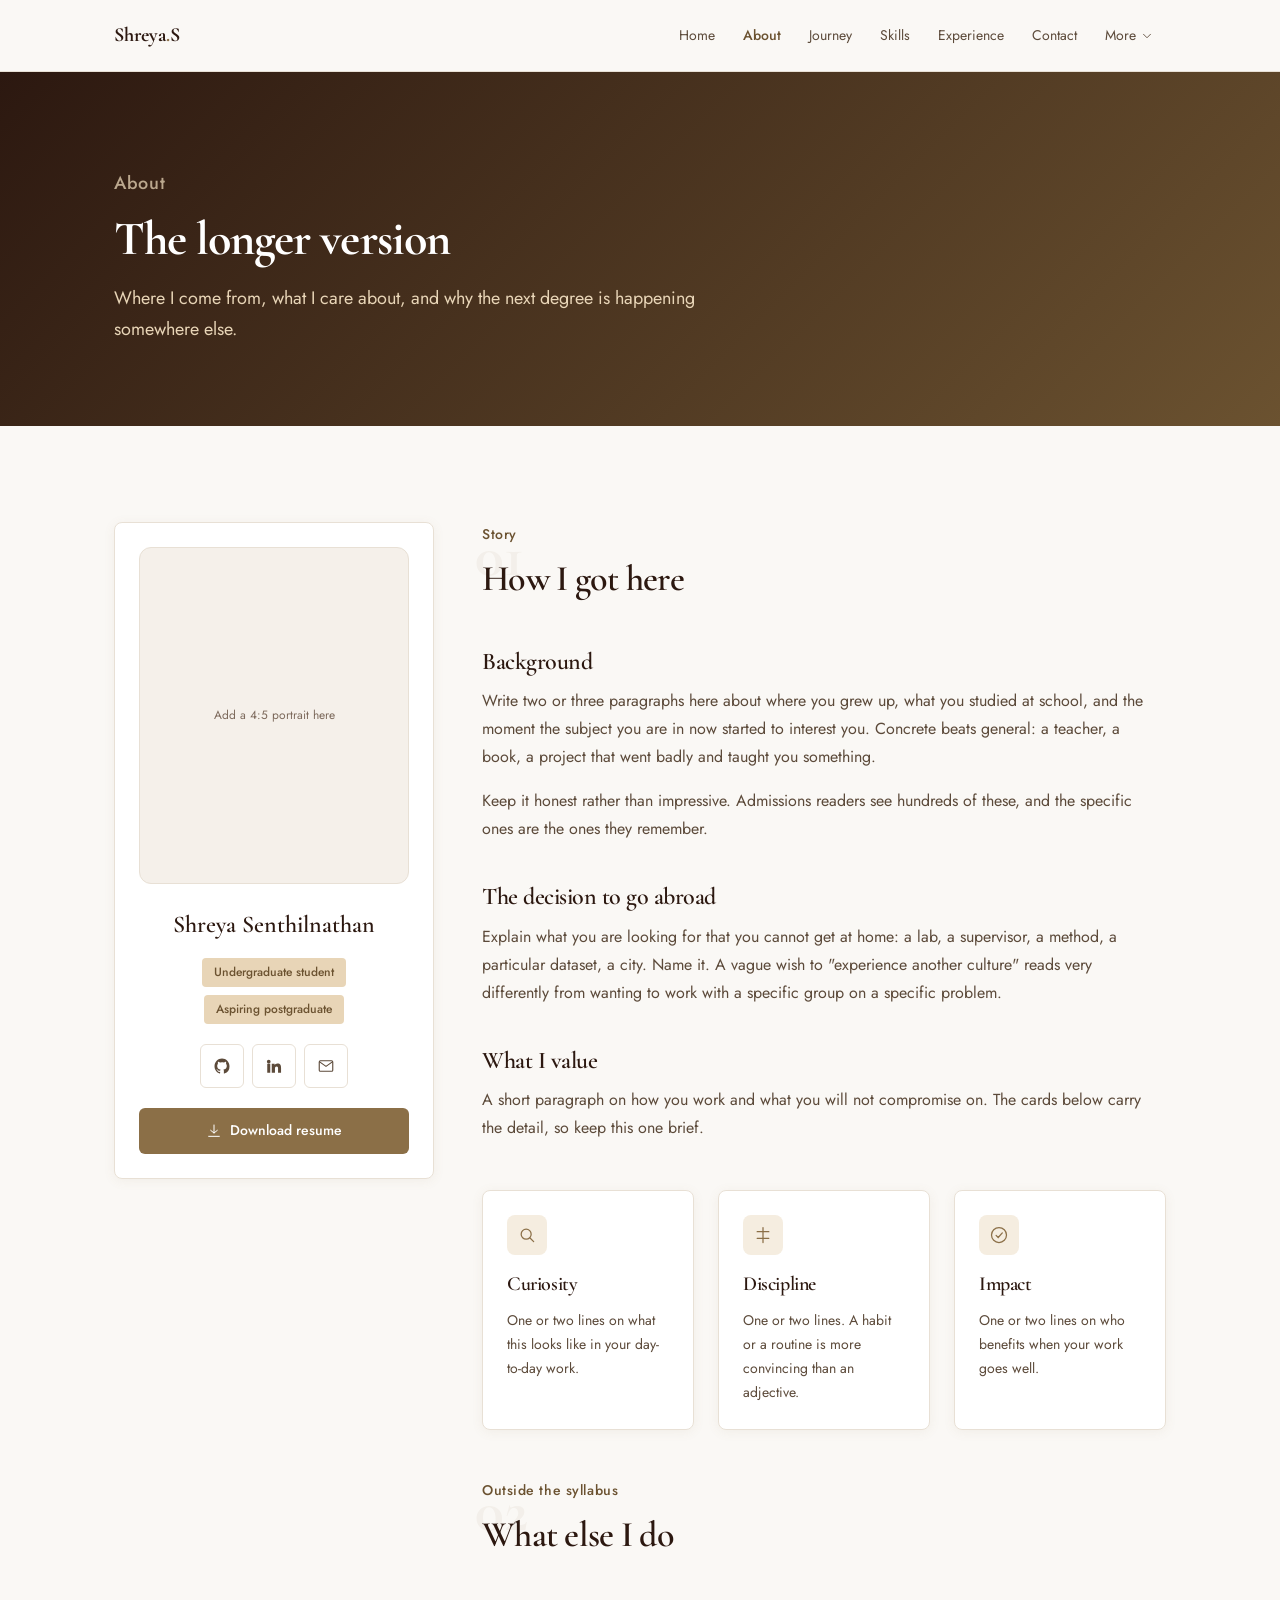
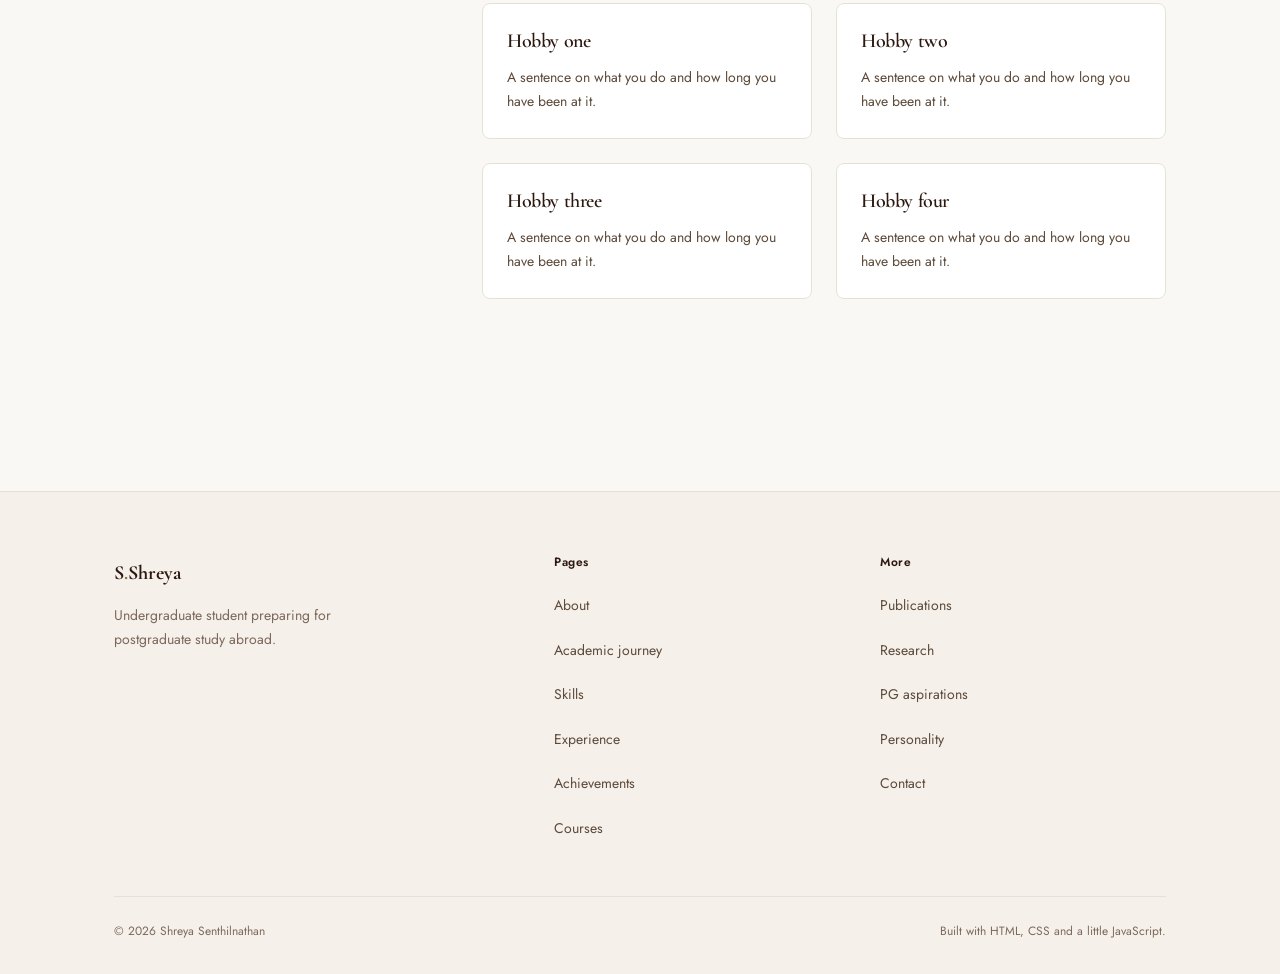
==== about.html @ e2e93ffd "Update about.html" ====
<!DOCTYPE html>
<html lang="en">
<head>
  <meta charset="UTF-8">
  <meta name="viewport" content="width=device-width, initial-scale=1.0">
  <title>About — Shreya Senthilnathan</title>
  <meta name="description" content="Background, the decision to study abroad, values, and life outside the syllabus.">
  <link rel="stylesheet" href="style.css">
</head>
<body>

<a class="skip-link" href="main.html">Skip to main content</a>

<!-- ==========================================================================
     NAVBAR — identical on all 12 pages. If you change a link here,
     change it in the other 11 files too.
     ========================================================================== -->
<nav class="nav" aria-label="Main">
  <div class="container nav__inner">
    <a class="nav__brand" href="index.html">Shreya<span>.</span>S</a>

    <button class="nav__toggle" type="button" id="navToggle"
            aria-expanded="false" aria-controls="navLinks" aria-label="Open menu">
      <svg class="icon-menu" viewBox="0 0 24 24" fill="none" stroke="currentColor" stroke-width="1.5" stroke-linecap="round" aria-hidden="true"><path d="M3 6h18M3 12h18M3 18h18"/></svg>
      <svg class="icon-close" viewBox="0 0 24 24" fill="none" stroke="currentColor" stroke-width="1.5" stroke-linecap="round" aria-hidden="true"><path d="M18 6 6 18M6 6l12 12"/></svg>
    </button>

    <div class="nav__links" id="navLinks" data-open="false">
      <a class="nav__link" href="index.html">Home</a>
      <a class="nav__link" href="about.html">About</a>
      <a class="nav__link" href="academic-journey.html">Journey</a>
      <a class="nav__link" href="skills.html">Skills</a>
      <a class="nav__link" href="experience.html">Experience</a>
      <a class="nav__link" href="contact.html">Contact</a>

      <div class="nav__more">
        <button class="nav__more-btn" type="button" id="moreBtn"
                aria-expanded="false" aria-controls="moreMenu">
          More
          <svg viewBox="0 0 24 24" fill="none" stroke="currentColor" stroke-width="1.5" stroke-linecap="round" aria-hidden="true"><path d="m6 9 6 6 6-6"/></svg>
        </button>
        <div class="nav__dropdown" id="moreMenu" data-open="false">
          <a href="achievements.html">Achievements</a>
          <a href="courses.html">Courses</a>
          <a href="publications.html">Publications</a>
          <a href="research.html">Research</a>
          <a href="pg-aspirations.html">PG aspirations</a>
          <a href="personality.html">Personality</a>
        </div>
      </div>
    </div>
  </div>
</nav>

<main id="main">

  <!-- ======================================================================
       PAGE HEADER BANNER
       ====================================================================== -->
  <header class="page-header">
    <div class="container">
      <p class="eyebrow">About</p>
      <h1>The longer version</h1>
      <p>Where I come from, what I care about, and why the next degree is happening somewhere else.</p>
    </div>
  </header>

  <section class="section">
    <div class="container">
      <div class="split split--sidebar-left">

        <!-- ---------------------------------------------------------------
             STICKY PROFILE SIDEBAR
             --------------------------------------------------------------- -->
        <aside class="sticky">
          <div class="profile-card">
            <!-- ADD YOUR CONTENT HERE — swap for <img src="images/shreya.jpg" alt=""> -->
            <div class="photo">
              <span class="photo__hint">Add a 4:5 portrait here</span>
            </div>

            <p class="profile-card__name">Shreya Senthilnathan</p>

            <div class="profile-card__roles">
              <span class="badge">Undergraduate student</span>
              <span class="badge">Aspiring postgraduate</span>
            </div>

            <div class="profile-card__social">
              <span class="tip-wrap">
                <a class="icon-btn" href="https://github.com/shreyasenthilnathan8325-ui" aria-label="Visit GitHub profile" target="_blank" rel="noopener">
                  <svg viewBox="0 0 24 24" fill="currentColor" aria-hidden="true"><path d="M12 2C6.48 2 2 6.58 2 12.25c0 4.53 2.87 8.37 6.84 9.73.5.1.68-.22.68-.49 0-.24-.01-.88-.01-1.73-2.78.62-3.37-1.37-3.37-1.37-.46-1.18-1.11-1.5-1.11-1.5-.91-.64.07-.63.07-.63 1 .07 1.53 1.06 1.53 1.06.89 1.57 2.34 1.11 2.91.85.09-.66.35-1.11.63-1.37-2.22-.26-4.56-1.14-4.56-5.07 0-1.12.39-2.03 1.03-2.75-.1-.26-.45-1.3.1-2.7 0 0 .84-.28 2.75 1.05a9.3 9.3 0 0 1 2.51-.34c.85 0 1.71.12 2.51.34 1.91-1.33 2.75-1.05 2.75-1.05.55 1.4.2 2.44.1 2.7.64.72 1.03 1.63 1.03 2.75 0 3.94-2.34 4.81-4.57 5.06.36.32.68.94.68 1.9 0 1.37-.01 2.47-.01 2.81 0 .27.18.6.69.49A10.03 10.03 0 0 0 22 12.25C22 6.58 17.52 2 12 2z"/></svg>
                </a>
                <span class="tip" role="tooltip">Visit GitHub profile</span>
              </span>

              <span class="tip-wrap">
                <a class="icon-btn" href="https://www.linkedin.com/in/shreya-senthilnathan-558509309" aria-label="Visit LinkedIn profile" target="_blank" rel="noopener">
                  <svg viewBox="0 0 24 24" fill="currentColor" aria-hidden="true"><path d="M4.98 3.5a2.5 2.5 0 1 1 0 5 2.5 2.5 0 0 1 0-5zM3 9h4v12H3zM9 9h3.8v1.7h.05c.53-.95 1.83-1.95 3.77-1.95 4.03 0 4.78 2.5 4.78 5.76V21h-4v-5.5c0-1.31-.02-3-1.9-3-1.9 0-2.2 1.43-2.2 2.9V21H9z"/></svg>
                </a>
                <span class="tip" role="tooltip">Visit LinkedIn profile</span>
              </span>

              <span class="tip-wrap">
                <a class="icon-btn" href="mailto:shreyasenthilnathan8325@gmail.com" aria-label="Send an email">
                  <svg viewBox="0 0 24 24" fill="none" stroke="currentColor" stroke-width="1.5" stroke-linecap="round" stroke-linejoin="round" aria-hidden="true"><rect x="3" y="5" width="18" height="14" rx="1.5"/><path d="m3.5 6.5 8.5 6 8.5-6"/></svg>
                </a>
                <span class="tip" role="tooltip">Send an email</span>
              </span>
            </div>

            <!-- ADD YOUR CONTENT HERE — point this at your PDF -->
            <a class="btn btn--primary btn--block" href="#" download>
              <svg viewBox="0 0 24 24" fill="none" stroke="currentColor" stroke-width="1.5" stroke-linecap="round" stroke-linejoin="round" aria-hidden="true"><path d="M12 3v12"/><path d="m7 11 5 4 5-4"/><path d="M4 20h16"/></svg>
              Download resume
            </a>
          </div>
        </aside>

        <!-- ---------------------------------------------------------------
             MAIN COLUMN
             --------------------------------------------------------------- -->
        <div>
          <div class="section-head reveal" data-num="01">
            <p class="eyebrow">Story</p>
            <h2>How I got here</h2>
          </div>

          <!-- ADD YOUR CONTENT HERE — three story blocks -->
          <div class="story reveal">
            <h3>Background</h3>
            <p>Write two or three paragraphs here about where you grew up, what you studied
              at school, and the moment the subject you are in now started to interest you.
              Concrete beats general: a teacher, a book, a project that went badly and taught
              you something.</p>
            <p class="mt-4">Keep it honest rather than impressive. Admissions readers see
              hundreds of these, and the specific ones are the ones they remember.</p>
          </div>

          <div class="story reveal">
            <h3>The decision to go abroad</h3>
            <p>Explain what you are looking for that you cannot get at home: a lab, a
              supervisor, a method, a particular dataset, a city. Name it. A vague wish to
              "experience another culture" reads very differently from wanting to work with
              a specific group on a specific problem.</p>
          </div>

          <div class="story reveal">
            <h3>What I value</h3>
            <p>A short paragraph on how you work and what you will not compromise on.
              The cards below carry the detail, so keep this one brief.</p>
          </div>

          <!-- Values -->
          <div class="grid-3 mt-12 reveal">
            <div class="card">
              <span class="card__icon"><svg viewBox="0 0 24 24" fill="none" stroke="currentColor" stroke-width="1.5" stroke-linecap="round" aria-hidden="true"><circle cx="11" cy="11" r="6"/><path d="m20 20-4.4-4.4"/></svg></span>
              <h4 class="card__title">Curiosity</h4>
              <p class="card__body">One or two lines on what this looks like in your day-to-day work.</p>
            </div>
            <div class="card">
              <span class="card__icon"><svg viewBox="0 0 24 24" fill="none" stroke="currentColor" stroke-width="1.5" stroke-linecap="round" stroke-linejoin="round" aria-hidden="true"><path d="M12 3v18M5 8h14M5 16h14"/></svg></span>
              <h4 class="card__title">Discipline</h4>
              <p class="card__body">One or two lines. A habit or a routine is more convincing than an adjective.</p>
            </div>
            <div class="card">
              <span class="card__icon"><svg viewBox="0 0 24 24" fill="none" stroke="currentColor" stroke-width="1.5" stroke-linecap="round" aria-hidden="true"><circle cx="12" cy="12" r="9"/><path d="M8.5 12.5 11 15l5-5.5"/></svg></span>
              <h4 class="card__title">Impact</h4>
              <p class="card__body">One or two lines on who benefits when your work goes well.</p>
            </div>
          </div>

          <!-- Hobbies -->
          <div class="section-head mt-12 reveal" data-num="02">
            <p class="eyebrow">Outside the syllabus</p>
            <h2>What else I do</h2>
          </div>

          <div class="grid-2 reveal">
            <!-- ADD YOUR CONTENT HERE — four hobbies -->
            <div class="card card--flat">
              <h3 class="card__title">Hobby one</h3>
              <p class="card__body">A sentence on what you do and how long you have been at it.</p>
            </div>
            <div class="card card--flat">
              <h3 class="card__title">Hobby two</h3>
              <p class="card__body">A sentence on what you do and how long you have been at it.</p>
            </div>
            <div class="card card--flat">
              <h3 class="card__title">Hobby three</h3>
              <p class="card__body">A sentence on what you do and how long you have been at it.</p>
            </div>
            <div class="card card--flat">
              <h3 class="card__title">Hobby four</h3>
              <p class="card__body">A sentence on what you do and how long you have been at it.</p>
            </div>
          </div>
        </div>

      </div>
    </div>
  </section>
</main>

<!-- ==========================================================================
     FOOTER — identical on all 12 pages.
     ========================================================================== -->
<footer class="footer">
  <div class="container">
    <div class="footer__grid">
      <div>
        <div class="footer__brand">S<span>.</span>Shreya</div>
        <p class="footer__tagline">Undergraduate student preparing for postgraduate study abroad.</p>
      </div>
      <div>
        <h2 class="footer__heading">Pages</h2>
        <ul class="footer__list">
          <li><a href="about.html">About</a></li>
          <li><a href="academic-journey.html">Academic journey</a></li>
          <li><a href="skills.html">Skills</a></li>
          <li><a href="experience.html">Experience</a></li>
          <li><a href="achievements.html">Achievements</a></li>
          <li><a href="courses.html">Courses</a></li>
        </ul>
      </div>
      <div>
        <h2 class="footer__heading">More</h2>
        <ul class="footer__list">
          <li><a href="publications.html">Publications</a></li>
          <li><a href="research.html">Research</a></li>
          <li><a href="pg-aspirations.html">PG aspirations</a></li>
          <li><a href="personality.html">Personality</a></li>
          <li><a href="contact.html">Contact</a></li>
        </ul>
      </div>
    </div>
    <div class="footer__bottom">
      <span>&copy; 2026 Shreya Senthilnathan</span>
      <span>Built with HTML, CSS and a little JavaScript.</span>
    </div>
  </div>
</footer>

<button class="to-top" type="button" id="toTop" data-visible="false" aria-label="Scroll back to top">
  <svg viewBox="0 0 24 24" fill="none" stroke="currentColor" stroke-width="1.5" stroke-linecap="round" stroke-linejoin="round" aria-hidden="true"><path d="M12 19V5"/><path d="m5 12 7-7 7 7"/></svg>
</button>

<script>
(function () {
  'use strict';

  var reduceMotion = window.matchMedia('(prefers-reduced-motion: reduce)').matches;

  /* ---- Mobile menu ---- */
  var navToggle = document.getElementById('navToggle');
  var navLinks = document.getElementById('navLinks');

  navToggle.addEventListener('click', function () {
    var open = navToggle.getAttribute('aria-expanded') === 'true';
    navToggle.setAttribute('aria-expanded', String(!open));
    navToggle.setAttribute('aria-label', open ? 'Open menu' : 'Close menu');
    navLinks.setAttribute('data-open', String(!open));
  });

  /* ---- "More" dropdown ---- */
  var moreBtn = document.getElementById('moreBtn');
  var moreMenu = document.getElementById('moreMenu');

  function closeMore() {
    moreBtn.setAttribute('aria-expanded', 'false');
    moreMenu.setAttribute('data-open', 'false');
  }

  moreBtn.addEventListener('click', function (e) {
    e.stopPropagation();
    var open = moreBtn.getAttribute('aria-expanded') === 'true';
    moreBtn.setAttribute('aria-expanded', String(!open));
    moreMenu.setAttribute('data-open', String(!open));
  });

  /* ---- Clicking anywhere else closes the dropdown ---- */
  document.addEventListener('click', function (e) {
    if (!moreMenu.contains(e.target) && !moreBtn.contains(e.target)) closeMore();
  });

  /* ---- Escape closes, and focus goes back to the control that opened it ---- */
  document.addEventListener('keydown', function (e) {
    if (e.key !== 'Escape') return;
    if (moreMenu.getAttribute('data-open') === 'true') {
      closeMore();
      moreBtn.focus();
    } else if (navLinks.getAttribute('data-open') === 'true') {
      navToggle.click();
      navToggle.focus();
    }
  });

  /* ---- Mark the current page in the nav ---- */
  var here = window.location.pathname.split('/').pop() || 'index.html';
  var links = document.querySelectorAll('.nav__links a');
  for (var i = 0; i < links.length; i++) {
    if (links[i].getAttribute('href') === here) {
      links[i].classList.add('is-active');
      if (moreMenu.contains(links[i])) moreBtn.classList.add('is-active');
    }
  }

  /* ---- Scroll to top ---- */
  var toTop = document.getElementById('toTop');
  window.addEventListener('scroll', function () {
    toTop.setAttribute('data-visible', String(window.scrollY > 500));
  }, { passive: true });

  toTop.addEventListener('click', function () {
    window.scrollTo({ top: 0, behavior: reduceMotion ? 'auto' : 'smooth' });
  });

  /* ---- Reveal sections as they scroll in ---- */
  var revealables = document.querySelectorAll('.reveal');
  if (reduceMotion || !('IntersectionObserver' in window)) {
    for (var r = 0; r < revealables.length; r++) revealables[r].classList.add('visible');
  } else {
    var io = new IntersectionObserver(function (entries) {
      entries.forEach(function (entry) {
        if (!entry.isIntersecting) return;
        entry.target.classList.add('visible');
        io.unobserve(entry.target);
      });
    }, { threshold: 0.1, rootMargin: '0px 0px -40px 0px' });
    for (var j = 0; j < revealables.length; j++) io.observe(revealables[j]);
  }
})();
</script>

</body>
</html>
---- style.css ----
/* ==========================================================================
   Shreya Senthilnathan — portfolio stylesheet
   One file, shared by all 12 pages.

   HOW TO EDIT THIS FILE
   ---------------------
   Almost everything you'd want to change lives in the :root block below.
   Change a colour or a size there once and it updates across every page.
   Further down are the components (navbar, cards, timeline, and so on).
   Each section is labelled, so use your editor's search to jump around.
   ========================================================================== */

@import url('https://fonts.googleapis.com/css2?family=Cormorant+Garamond:wght@600;700&family=Jost:wght@300;400;500;600&display=swap');

/* ==========================================================================
   1. DESIGN TOKENS
   ========================================================================== */

:root {
  /* --- Colour -------------------------------------------------------- */
  --bg:           #FAF8F5;   /* warm off-white — page background        */
  --surface:      #FFFFFF;   /* pure white — cards and panels           */
  --surface-alt:  #F5F0EA;   /* warm cream — alternate section bg        */
  --border:       #E8E0D5;   /* warm sand border — cards, dividers      */
  --border-input: #9C8463;   /* stronger tan — form controls only (3:1) */
  --text-primary: #2C1810;   /* deep warm brown — headings              */
  --text-body:    #5C4A3A;   /* mid warm brown — body text              */
  --text-muted:   #7C695B;   /* muted taupe — labels, metadata (AA 4.6+) */
  --accent:       #8B6F47;   /* rich caramel — primary accent           */
  --accent-dark:  #6B5230;   /* dark coffee — hover states              */
  --accent-light: #E8D5B7;   /* pale wheat — light accent backgrounds   */
  --accent-pale:  #F5EDE0;   /* barely-there cream — hover fills        */
  --white:        #FFFFFF;

  /* --- Spacing scale (rem) ------------------------------------------- */
  --space-1:  0.25rem;
  --space-2:  0.5rem;
  --space-3:  0.75rem;
  --space-4:  1rem;
  --space-5:  1.25rem;
  --space-6:  1.5rem;
  --space-8:  2rem;
  --space-10: 2.5rem;
  --space-12: 3rem;
  --space-16: 4rem;
  --space-20: 5rem;
  --space-24: 6rem;

  /* --- Type scale ----------------------------------------------------- */
  --text-xs:   0.75rem;    /* 12px — meta only: dates, captions, legal  */
  --text-sm:   0.875rem;   /* 14px — secondary copy                     */
  --text-base: 1rem;       /* 16px — body                               */
  --text-lg:   1.125rem;   /* 18px                                      */
  --text-xl:   1.25rem;    /* 20px                                      */
  --text-2xl:  1.5rem;     /* 24px                                      */
  --text-3xl:  1.875rem;   /* 30px                                      */
  --text-4xl:  2.25rem;    /* 36px                                      */
  --text-5xl:  3rem;       /* 48px                                      */
  --text-6xl:  3.75rem;    /* 60px                                      */

  /* --- Typefaces ------------------------------------------------------ */
  --font-display: 'Cormorant Garamond', Georgia, 'Times New Roman', serif;
  --font-body:    'Jost', -apple-system, BlinkMacSystemFont, 'Segoe UI', sans-serif;

  /* --- Line heights --------------------------------------------------- */
  --leading-tight: 1.15;
  --leading-snug:  1.3;
  --leading-body:  1.75;

  /* --- Radii ---------------------------------------------------------- */
  --radius-sm:   4px;
  --radius-md:   6px;   /* buttons                                       */
  --radius-lg:   8px;   /* cards                                         */
  --radius-xl:   12px;  /* photos, large panels                          */
  --radius-full: 999px; /* interactive pills only — never static text    */

  /* --- Shadows (soft and warm; alpha stays low) ----------------------- */
  --shadow-card:  0 2px 12px rgba(139, 111, 71, 0.08);
  --shadow-hover: 0 8px 24px rgba(139, 111, 71, 0.14);
  --shadow-nav:   0 1px 0 var(--border);

  /* --- Motion --------------------------------------------------------- */
  --motion-100: 100ms;
  --motion-150: 150ms;
  --motion-200: 200ms;
  --ease-out: cubic-bezier(0.16, 1, 0.3, 1);
  --ease-in:  cubic-bezier(0.7, 0, 0.84, 0);
  --transition: 0.2s ease;

  /* --- Layout --------------------------------------------------------- */
  --container:  1100px;
  --gutter:     1.5rem;
  --nav-height: 72px;
  --hit:        44px;   /* WCAG AA minimum tap target                    */
}

/* ==========================================================================
   2. RESET AND BASE
   ========================================================================== */

*,
*::before,
*::after {
  box-sizing: border-box;
  margin: 0;
  padding: 0;
}

html {
  scroll-behavior: smooth;
  scroll-padding-top: calc(var(--nav-height) + var(--space-4));
  -webkit-text-size-adjust: 100%;
}

body {
  width: 100%;
  background: var(--bg);
  color: var(--text-body);
  font-family: var(--font-body);
  font-size: var(--text-base);
  font-weight: 400;
  line-height: var(--leading-body);
  -webkit-font-smoothing: antialiased;
  overflow-x: hidden;
}

img {
  display: block;
  max-width: 100%;
  height: auto;
}

svg {
  flex-shrink: 0;
}

a {
  color: var(--accent-dark);
  text-decoration: none;
  transition: color var(--transition);
}

a:hover {
  color: var(--text-primary);
}

ul,
ol {
  list-style: none;
}

button,
input,
select,
textarea {
  font: inherit;
  color: inherit;
}

button {
  background: none;
  border: none;
  cursor: pointer;
}

h1, h2, h3, h4 {
  font-family: var(--font-display);
  font-weight: 600;
  line-height: var(--leading-tight);
  letter-spacing: -0.02em;
  color: var(--text-primary);
}

h1 { font-size: var(--text-5xl); font-weight: 700; }
h2 { font-size: var(--text-4xl); }
h3 { font-size: var(--text-2xl); }
h4 { font-size: var(--text-xl); }

p { max-width: 68ch; }

strong { font-weight: 600; color: var(--text-primary); }

/* Blockquote — the thin accent rule is one of the site's signature marks */
blockquote {
  border-left: 2px solid var(--accent);
  padding-left: var(--space-6);
  font-family: var(--font-display);
  font-size: var(--text-xl);
  line-height: var(--leading-snug);
  color: var(--text-primary);
}

/* ==========================================================================
   3. ACCESSIBILITY HELPERS
   ========================================================================== */

.skip-link {
  position: absolute;
  top: var(--space-2);
  left: var(--space-2);
  z-index: 200;
  padding: var(--space-3) var(--space-5);
  background: var(--accent);
  color: var(--white);
  border-radius: var(--radius-md);
  font-size: var(--text-sm);
  font-weight: 500;
  transform: translateY(-150%);
  transition: transform var(--motion-150) var(--ease-out);
}

.skip-link:focus {
  transform: translateY(0);
  color: var(--white);
}

.visually-hidden {
  position: absolute;
  width: 1px;
  height: 1px;
  overflow: hidden;
  clip: rect(0 0 0 0);
  clip-path: inset(50%);
  white-space: nowrap;
}

/* One focus ring for the whole site. Never remove this without a replacement. */
:focus-visible {
  outline: 2px solid var(--accent);
  outline-offset: 2px;
  border-radius: var(--radius-sm);
}

/* ==========================================================================
   4. LAYOUT
   ========================================================================== */

.container {
  width: 100%;
  max-width: var(--container);
  margin-inline: auto;
  padding-inline: var(--gutter);
}

main {
  display: block;
  min-height: 50vh;
}

.section {
  padding-block: var(--space-24);
}

.section--tight { padding-block: var(--space-16); }
.section--alt   { background: var(--surface-alt); }

/* Section heading, with the large faint numeral sitting behind it.
   Add the numeral with data-num="01" on .section-head. */
.section-head {
  position: relative;
  margin-bottom: var(--space-12);
}

.section-head[data-num]::before {
  content: attr(data-num);
  position: absolute;
  top: 50%;
  left: -0.12em;
  transform: translateY(-58%);
  font-family: var(--font-display);
  font-size: var(--text-6xl);
  font-weight: 700;
  line-height: 1;
  color: var(--accent);
  opacity: 0.06;
  pointer-events: none;
  user-select: none;
}

.section-head > * { position: relative; }

.eyebrow {
  display: block;
  margin-bottom: var(--space-3);
  font-size: var(--text-sm);
  font-weight: 500;
  letter-spacing: 0.04em;
  color: var(--accent-dark);
}

.lede {
  margin-top: var(--space-4);
  font-size: var(--text-lg);
  color: var(--text-body);
}

.rule {
  width: 72px;
  height: 2px;
  border: 0;
  background: var(--accent);
  opacity: 0.55;
}

.rule--center { margin-inline: auto; }

/* --- Grid utilities --------------------------------------------------- */

.grid-2,
.grid-3,
.grid-4,
.grid-auto {
  display: grid;
  gap: var(--space-6);
}

.grid-2 { grid-template-columns: repeat(2, 1fr); }
.grid-3 { grid-template-columns: repeat(3, 1fr); }
.grid-auto { grid-template-columns: repeat(auto-fill, minmax(280px, 1fr)); }

/* Four across on a desktop container, three on a tablet, one on a phone —
   without needing its own breakpoint. */
.grid-4 { grid-template-columns: repeat(auto-fit, minmax(200px, 1fr)); }

/* --- Spacing utilities -------------------------------------------------
   Use these instead of writing style="margin-top: …" in the HTML.
   ---------------------------------------------------------------------- */

.mt-2  { margin-top: var(--space-2); }
.mt-4  { margin-top: var(--space-4); }
.mt-6  { margin-top: var(--space-6); }
.mt-8  { margin-top: var(--space-8); }
.mt-10 { margin-top: var(--space-10); }
.mt-12 { margin-top: var(--space-12); }

/* Two-column page body: content + sticky sidebar */
.split {
  display: grid;
  grid-template-columns: minmax(0, 1fr) 320px;
  gap: var(--space-12);
  align-items: start;
}

.split--sidebar-left { grid-template-columns: 320px minmax(0, 1fr); }

.sticky {
  position: sticky;
  top: calc(var(--nav-height) + var(--space-6));
}

/* ==========================================================================
   5. NAVBAR
   Identical markup on all 12 pages. The active link is set by JS from the
   current filename, so you never have to hand-edit a class.
   ========================================================================== */

.nav {
  position: fixed;
  inset: 0 0 auto 0;
  z-index: 100;
  height: var(--nav-height);
  background: var(--bg);                    /* opaque fallback */
  background: rgba(250, 248, 245, 0.92);
  border-bottom: 1px solid var(--border);
}

@supports (backdrop-filter: blur(12px)) {
  .nav { backdrop-filter: blur(12px); }
}

.nav__inner {
  display: flex;
  align-items: center;
  justify-content: space-between;
  gap: var(--space-6);
  height: 100%;
}

.nav__brand {
  font-family: var(--font-display);
  font-size: var(--text-xl);
  font-weight: 700;
  letter-spacing: -0.01em;
  color: var(--text-primary);
}

.nav__brand span { color: var(--accent); }
.nav__brand:hover { color: var(--accent-dark); }

.nav__links {
  display: flex;
  align-items: center;
  gap: var(--space-1);
}

.nav__link {
  display: inline-flex;
  align-items: center;
  height: var(--hit);
  padding-inline: var(--space-3);
  border-radius: var(--radius-md);
  font-size: var(--text-sm);
  font-weight: 400;
  color: var(--text-body);
  transition: background var(--transition), color var(--transition);
}

.nav__link:hover {
  background: var(--accent-pale);
  color: var(--accent-dark);
}

.nav__link.is-active {
  color: var(--accent-dark);
  font-weight: 500;
}

/* --- "More" dropdown --------------------------------------------------- */

.nav__more { position: relative; }

.nav__more-btn {
  display: inline-flex;
  align-items: center;
  gap: var(--space-1);
  height: var(--hit);
  padding-inline: var(--space-3);
  border-radius: var(--radius-md);
  font-size: var(--text-sm);
  color: var(--text-body);
  transition: background var(--transition), color var(--transition);
}

.nav__more-btn:hover {
  background: var(--accent-pale);
  color: var(--accent-dark);
}

.nav__more-btn[aria-expanded='true'] {
  background: var(--accent-pale);
  color: var(--accent-dark);
}

.nav__more-btn svg {
  width: 14px;
  height: 14px;
  transition: transform var(--motion-150) var(--ease-out);
}

.nav__more-btn[aria-expanded='true'] svg { transform: rotate(180deg); }

.nav__dropdown {
  position: absolute;
  top: calc(100% + var(--space-2));
  right: 0;
  min-width: 210px;
  padding: var(--space-2);
  background: var(--surface);
  border: 1px solid var(--border);
  border-radius: var(--radius-lg);
  box-shadow: var(--shadow-hover);
  opacity: 0;
  transform: translateY(-4px);
  visibility: hidden;
  transition:
    opacity var(--motion-150) var(--ease-in),
    transform var(--motion-150) var(--ease-in),
    visibility var(--motion-150);
}

.nav__dropdown[data-open='true'] {
  opacity: 1;
  transform: translateY(0);
  visibility: visible;
  transition-timing-function: var(--ease-out);
  transition-duration: var(--motion-200);
}

.nav__dropdown a {
  display: block;
  padding: var(--space-3) var(--space-4);
  border-radius: var(--radius-md);
  font-size: var(--text-sm);
  color: var(--text-body);
}

.nav__dropdown a:hover {
  background: var(--accent-pale);
  color: var(--accent-dark);
}

.nav__dropdown a.is-active { color: var(--accent-dark); font-weight: 500; }

/* --- Hamburger (narrow only) ------------------------------------------ */

.nav__toggle {
  display: none;
  align-items: center;
  justify-content: center;
  width: var(--hit);
  height: var(--hit);
  border-radius: var(--radius-md);
  color: var(--text-primary);
}

.nav__toggle:hover { background: var(--accent-pale); }
.nav__toggle svg { width: 22px; height: 22px; }
.nav__toggle .icon-close { display: none; }
.nav__toggle[aria-expanded='true'] .icon-close { display: block; }
.nav__toggle[aria-expanded='true'] .icon-menu  { display: none; }

/* ==========================================================================
   6. PAGE HEADER BANNER  (every page except index.html)
   ========================================================================== */

.page-header {
  margin-top: var(--nav-height);
  padding-block: var(--space-20);
  background: linear-gradient(135deg, var(--text-primary) 0%, var(--accent-dark) 100%);
  color: var(--accent-light);
}

.page-header .eyebrow { color: var(--accent-light); opacity: 0.75; }

.page-header h1 {
  color: var(--white);
  font-size: var(--text-5xl);
}

.page-header p {
  margin-top: var(--space-4);
  max-width: 60ch;
  font-size: var(--text-lg);
  color: var(--accent-light);
}

/* ==========================================================================
   7. BUTTONS
   Three styles: primary (filled), outline, ghost.
   ========================================================================== */

.btn {
  display: inline-flex;
  align-items: center;
  justify-content: center;
  gap: var(--space-2);
  min-height: var(--hit);
  padding: var(--space-3) var(--space-6);
  border: 1px solid transparent;
  border-radius: var(--radius-md);
  font-size: var(--text-sm);
  font-weight: 500;
  line-height: 1.4;
  text-align: center;
  cursor: pointer;
  transition:
    background var(--transition),
    border-color var(--transition),
    color var(--transition),
    transform var(--motion-150) var(--ease-out);
}

.btn svg { width: 16px; height: 16px; }

.btn--primary {
  background: var(--accent);
  color: var(--white);
}

.btn--primary:hover {
  background: var(--accent-dark);
  color: var(--white);
}

.btn--outline {
  background: transparent;
  border-color: var(--border);
  color: var(--text-primary);
}

.btn--outline:hover {
  background: var(--accent-pale);
  border-color: var(--accent-light);
  color: var(--accent-dark);
}

.btn--ghost {
  background: transparent;
  color: var(--accent-dark);
  padding-inline: var(--space-3);
}

.btn--ghost:hover {
  background: var(--accent-pale);
  color: var(--accent-dark);
}

.btn--block { width: 100%; }

.btn-row {
  display: flex;
  flex-wrap: wrap;
  gap: var(--space-3);
}

/* --- Icon-only buttons -------------------------------------------------
   Square, 44px, always carry an aria-label and a real tooltip (.tip).
   ---------------------------------------------------------------------- */

.icon-btn {
  position: relative;
  display: inline-flex;
  align-items: center;
  justify-content: center;
  width: var(--hit);
  height: var(--hit);
  padding: 0;
  border: 1px solid var(--border);
  border-radius: var(--radius-md);
  background: var(--surface);
  color: var(--text-body);
  transition: background var(--transition), border-color var(--transition), color var(--transition);
}

.icon-btn:hover {
  background: var(--accent-pale);
  border-color: var(--accent-light);
  color: var(--accent-dark);
}

.icon-btn svg { width: 18px; height: 18px; }

.tip-wrap { position: relative; display: inline-flex; }

.tip {
  position: absolute;
  bottom: calc(100% + var(--space-2));
  left: 50%;
  z-index: 50;
  padding: var(--space-2) var(--space-3);
  background: var(--text-primary);
  color: var(--white);
  border-radius: var(--radius-sm);
  font-size: var(--text-xs);
  line-height: 1.4;
  white-space: nowrap;
  opacity: 0;
  visibility: hidden;
  transform: translate(-50%, 4px);
  transition:
    opacity var(--motion-150) var(--ease-out),
    transform var(--motion-150) var(--ease-out),
    visibility var(--motion-150);
}

.tip-wrap:hover .tip,
.tip-wrap:focus-within .tip {
  opacity: 1;
  visibility: visible;
  transform: translate(-50%, 0);
}

/* ==========================================================================
   8. CARDS
   ========================================================================== */

.card {
  padding: var(--space-6);
  background: var(--surface);
  border: 1px solid var(--border);
  border-radius: var(--radius-lg);
  box-shadow: var(--shadow-card);
  transition:
    transform var(--motion-200) var(--ease-out),
    box-shadow var(--motion-200) var(--ease-out),
    border-color var(--transition);
}

.card:hover {
  transform: translateY(-2px);
  box-shadow: var(--shadow-hover);
  border-color: var(--accent-light);
}

.card--flat { box-shadow: none; }
.card--flat:hover { transform: none; box-shadow: var(--shadow-card); }

.card__icon {
  display: inline-flex;
  align-items: center;
  justify-content: center;
  width: 40px;
  height: 40px;
  margin-bottom: var(--space-4);
  background: var(--accent-pale);
  border-radius: var(--radius-lg);
  color: var(--accent);
}

.card__icon svg { width: 20px; height: 20px; }

.card__title {
  font-family: var(--font-display);
  font-size: var(--text-xl);
  font-weight: 600;
  color: var(--text-primary);
  line-height: var(--leading-snug);
}

.card__meta {
  margin-top: var(--space-1);
  font-size: var(--text-sm);
  color: var(--text-muted);
}

.card__body {
  margin-top: var(--space-3);
  font-size: var(--text-sm);
  line-height: 1.7;
}

/* A thin accent line that draws in along the top edge on hover */
.card--topline { position: relative; overflow: hidden; }

.card--topline::before {
  content: '';
  position: absolute;
  inset: 0 0 auto 0;
  height: 2px;
  background: var(--accent);
  transform: scaleX(0);
  transform-origin: left;
  transition: transform var(--motion-200) var(--ease-out);
}

.card--topline:hover::before,
.card--topline:focus-within::before { transform: scaleX(1); }

/* Quick-link card (home page grid) */
.quicklink {
  display: flex;
  flex-direction: column;
  gap: var(--space-3);
  padding: var(--space-5);
  background: var(--surface);
  border: 1px solid var(--border);
  border-radius: var(--radius-lg);
  box-shadow: var(--shadow-card);
  color: var(--text-body);
  transition:
    transform var(--motion-200) var(--ease-out),
    box-shadow var(--motion-200) var(--ease-out),
    border-color var(--transition);
}

.quicklink:hover {
  transform: translateY(-2px);
  box-shadow: var(--shadow-hover);
  border-color: var(--accent-light);
  color: var(--text-body);
}

.quicklink__name {
  font-family: var(--font-display);
  font-size: var(--text-lg);
  font-weight: 600;
  color: var(--text-primary);
}

.quicklink__desc {
  font-size: var(--text-sm);
  line-height: 1.6;
  color: var(--text-muted);
}

/* ==========================================================================
   9. TAGS AND BADGES
   Pills are for interactive filters and short labels only — never wrapped
   around plain metadata like a date or an author name.
   ========================================================================== */

.tag-cloud {
  display: flex;
  flex-wrap: wrap;
  gap: var(--space-2);
}

.tag {
  display: inline-flex;
  align-items: center;
  padding: var(--space-2) var(--space-4);
  background: var(--accent-pale);
  border: 1px solid var(--border);
  border-radius: var(--radius-full);
  font-size: var(--text-sm);
  color: var(--accent-dark);
}

.badge {
  display: inline-flex;
  align-items: center;
  gap: var(--space-2);
  padding: var(--space-1) var(--space-3);
  background: var(--accent-light);
  border-radius: var(--radius-sm);
  font-size: var(--text-xs);
  font-weight: 500;
  color: var(--accent-dark);
}

.badge--quiet {
  background: var(--surface-alt);
  color: var(--text-muted);
}

/* Filter pills — interactive, so they get the full hit target */
.filters {
  display: flex;
  flex-wrap: wrap;
  gap: var(--space-2);
  margin-bottom: var(--space-8);
}

.filter {
  min-height: var(--hit);
  padding: var(--space-2) var(--space-5);
  background: var(--surface);
  border: 1px solid var(--border);
  border-radius: var(--radius-full);
  font-size: var(--text-sm);
  color: var(--text-body);
  transition: background var(--transition), border-color var(--transition), color var(--transition);
}

.filter:hover {
  background: var(--accent-pale);
  border-color: var(--accent-light);
  color: var(--accent-dark);
}

.filter[aria-pressed='true'] {
  background: var(--accent);
  border-color: var(--accent);
  color: var(--white);
}

.result-count {
  margin-bottom: var(--space-6);
  font-size: var(--text-sm);
  color: var(--text-muted);
}

/* ==========================================================================
   10. TIMELINE
   ========================================================================== */

.timeline {
  display: flex;
  flex-direction: column;
  gap: var(--space-10);
}

.timeline__item {
  position: relative;
  padding-left: var(--space-8);
  border-left: 2px solid var(--accent);
}

.timeline__item::before {
  content: '';
  position: absolute;
  top: 6px;
  left: -7px;
  width: 12px;
  height: 12px;
  background: var(--bg);
  border: 2px solid var(--accent);
  border-radius: 50%;
}

.timeline__level {
  display: block;
  margin-bottom: var(--space-2);
  font-size: var(--text-sm);
  font-weight: 500;
  color: var(--accent-dark);
}

.timeline__title {
  font-family: var(--font-display);
  font-size: var(--text-2xl);
  font-weight: 600;
  color: var(--text-primary);
  line-height: var(--leading-snug);
}

.timeline__org {
  margin-top: var(--space-1);
  color: var(--text-body);
}

.timeline__dates {
  margin-top: var(--space-2);
  font-size: var(--text-xs);
  color: var(--text-muted);
}

.timeline__details {
  margin-top: var(--space-4);
  display: flex;
  flex-direction: column;
  gap: var(--space-2);
}

.timeline__details li {
  position: relative;
  padding-left: var(--space-5);
  font-size: var(--text-sm);
  line-height: 1.7;
}

.timeline__details li::before {
  content: '';
  position: absolute;
  top: 0.7em;
  left: 0;
  width: 6px;
  height: 1px;
  background: var(--accent);
}

/* Three-state timeline used on pg-aspirations.html */
.timeline__item[data-state='done']::before    { background: var(--accent); }
.timeline__item[data-state='active']::before  { background: var(--accent-light); }
.timeline__item[data-state='planned']::before { background: var(--bg); border-color: var(--border); }
.timeline__item[data-state='planned']         { border-left-color: var(--border); }

/* ==========================================================================
   11. PROGRESS BARS  (skills.html, personality.html)
   Set the width inline with style="--w: 80%" — that's the one place inline
   styles are allowed, because the value is data, not design.
   ========================================================================== */

.meter { margin-bottom: var(--space-5); }

.meter__head {
  display: flex;
  justify-content: space-between;
  align-items: baseline;
  gap: var(--space-4);
  margin-bottom: var(--space-2);
}

.meter__label {
  font-size: var(--text-base);
  font-weight: 500;
  color: var(--text-primary);
}

.meter__value {
  font-size: var(--text-sm);
  color: var(--text-muted);
  font-variant-numeric: tabular-nums;
}

.meter__track {
  height: 6px;
  background: var(--surface-alt);
  border: 1px solid var(--border);
  border-radius: var(--radius-full);
  overflow: hidden;
}

.meter__fill {
  height: 100%;
  width: var(--w, 0%);
  background: var(--accent);
  border-radius: var(--radius-full);
  transform: scaleX(0);
  transform-origin: left;
  transition: transform 600ms var(--ease-out);
}

.meter.is-visible .meter__fill { transform: scaleX(1); }

.meter__note {
  margin-top: var(--space-2);
  font-size: var(--text-sm);
  color: var(--text-muted);
}

/* ==========================================================================
   12. TABS  (experience.html)
   ========================================================================== */

.tabs {
  display: flex;
  flex-direction: column;
  gap: var(--space-1);
}

.tab {
  min-height: var(--hit);
  padding: var(--space-3) var(--space-4);
  border-left: 2px solid var(--border);
  border-radius: 0 var(--radius-md) var(--radius-md) 0;
  text-align: left;
  font-size: var(--text-sm);
  color: var(--text-body);
  transition: background var(--transition), border-color var(--transition), color var(--transition);
}

.tab:hover {
  background: var(--accent-pale);
  color: var(--accent-dark);
}

.tab[aria-selected='true'] {
  background: var(--accent-pale);
  border-left-color: var(--accent);
  color: var(--accent-dark);
  font-weight: 500;
}

.tabpanel[hidden] { display: none; }

/* ==========================================================================
   13. FORMS  (contact.html)
   Every input gets a visible label. Placeholders show format only.
   ========================================================================== */

.field { margin-bottom: var(--space-5); }

.field > label {
  display: block;
  margin-bottom: var(--space-2);
  font-size: var(--text-sm);
  font-weight: 500;
  color: var(--text-primary);
}

.field input,
.field textarea,
.field select {
  width: 100%;
  padding: var(--space-3) var(--space-4);
  background: var(--surface);
  border: 1px solid var(--border-input);
  border-radius: var(--radius-md);
  font-size: var(--text-base);
  color: var(--text-primary);
  transition: border-color var(--transition), box-shadow var(--transition);
}

.field input::placeholder,
.field textarea::placeholder { color: var(--text-muted); }

.field input:hover,
.field textarea:hover,
.field select:hover { border-color: var(--accent); }

.field textarea { min-height: 150px; resize: vertical; }

.field input[aria-invalid='true'],
.field textarea[aria-invalid='true'] { border-color: #A6442E; }

.field__hint {
  margin-top: var(--space-2);
  font-size: var(--text-xs);
  color: var(--text-muted);
}

.field__error {
  margin-top: var(--space-2);
  font-size: var(--text-xs);
  color: #A6442E;
}

.field__error[hidden] { display: none; }

.form-note {
  margin-top: var(--space-4);
  font-size: var(--text-xs);
  color: var(--text-muted);
}

.form-status {
  margin-top: var(--space-4);
  padding: var(--space-3) var(--space-4);
  background: var(--accent-pale);
  border-left: 2px solid var(--accent);
  border-radius: var(--radius-sm);
  font-size: var(--text-sm);
  color: var(--accent-dark);
}

.form-status[hidden] { display: none; }

/* Button busy state — used while a form submit is in flight */
.btn[aria-busy='true'] { opacity: 0.75; }

/* ==========================================================================
   14. EMPTY STATE  (publications.html and any page with no entries yet)
   ========================================================================== */

.empty {
  padding: var(--space-16) var(--space-8);
  border: 1px dashed var(--border);
  border-radius: var(--radius-lg);
  text-align: center;
}

.empty__icon {
  display: inline-flex;
  margin-bottom: var(--space-4);
  color: var(--accent);
  opacity: 0.6;
}

.empty__icon svg { width: 24px; height: 24px; }

.empty h3 { font-size: var(--text-2xl); }

.empty p {
  margin: var(--space-3) auto var(--space-6);
  max-width: 48ch;
  font-size: var(--text-sm);
  color: var(--text-muted);
}

/* ==========================================================================
   15. SMALL COMPONENTS
   ========================================================================== */

/* --- Stat counters ---------------------------------------------------- */

.stat {
  padding: var(--space-5);
  background: var(--surface);
  border: 1px solid var(--border);
  border-radius: var(--radius-lg);
  text-align: center;
}

.stat__num {
  font-family: var(--font-display);
  font-size: var(--text-4xl);
  font-weight: 700;
  line-height: 1;
  color: var(--accent);
  font-variant-numeric: tabular-nums;
}

.stat__label {
  margin-top: var(--space-2);
  font-size: var(--text-xs);
  color: var(--text-muted);
}

/* --- Photo placeholder ------------------------------------------------- */

.photo {
  position: relative;
  aspect-ratio: 4 / 5;
  background: var(--surface-alt);
  border: 1px solid var(--border);
  border-radius: var(--radius-xl);
  overflow: hidden;
}

.photo img { width: 100%; height: 100%; object-fit: cover; }

.photo__hint {
  position: absolute;
  inset: 0;
  display: flex;
  align-items: center;
  justify-content: center;
  padding: var(--space-4);
  text-align: center;
  font-size: var(--text-xs);
  color: var(--text-muted);
}

.photo--round { aspect-ratio: 1; border-radius: 50%; }

/* --- Profile sidebar card ---------------------------------------------- */

.profile-card {
  padding: var(--space-6);
  background: var(--surface);
  border: 1px solid var(--border);
  border-radius: var(--radius-lg);
  box-shadow: var(--shadow-card);
  text-align: center;
}

.profile-card .photo { margin-bottom: var(--space-5); }

.profile-card__name {
  font-family: var(--font-display);
  font-size: var(--text-2xl);
  font-weight: 600;
  color: var(--text-primary);
}

.profile-card__roles {
  display: flex;
  flex-wrap: wrap;
  justify-content: center;
  gap: var(--space-2);
  margin-top: var(--space-3);
}

.profile-card__social {
  display: flex;
  justify-content: center;
  gap: var(--space-2);
  margin-block: var(--space-5);
}

/* --- Social icon row (hero) -------------------------------------------- */

.social-row {
  display: flex;
  gap: var(--space-2);
}

/* --- Story blocks ------------------------------------------------------ */

.story + .story { margin-top: var(--space-10); }

.story h3 { margin-bottom: var(--space-3); }

.story p + p { margin-top: var(--space-4); }

/* --- Numbered question list (research.html) ----------------------------- */

.questions {
  display: flex;
  flex-direction: column;
  gap: var(--space-6);
  counter-reset: q;
}

.questions li {
  counter-increment: q;
  position: relative;
  padding-left: var(--space-10);
  border-left: 2px solid var(--accent);
  padding-block: var(--space-1);
}

.questions li::before {
  content: counter(q, decimal-leading-zero);
  position: absolute;
  left: var(--space-4);
  top: var(--space-1);
  font-family: var(--font-display);
  font-size: var(--text-lg);
  font-weight: 600;
  color: var(--accent-dark);
  opacity: 0.75;
}

/* --- Checklist (pg-aspirations.html) ------------------------------------ */

.checklist {
  display: flex;
  flex-direction: column;
  gap: var(--space-3);
}

.checklist li {
  display: flex;
  align-items: center;
  gap: var(--space-3);
  padding: var(--space-3) 0;
  border-bottom: 1px solid var(--border);
  font-size: var(--text-sm);
}

.checklist li:last-child { border-bottom: 0; }

.checklist__mark {
  display: inline-flex;
  align-items: center;
  justify-content: center;
  width: 20px;
  height: 20px;
  border: 1px solid var(--border);
  border-radius: 50%;
  font-size: var(--text-xs);
  color: var(--text-muted);
}

.checklist li[data-state='done'] .checklist__mark {
  background: var(--accent);
  border-color: var(--accent);
  color: var(--white);
}

.checklist li[data-state='active'] .checklist__mark {
  background: var(--accent-light);
  border-color: var(--accent-light);
  color: var(--accent-dark);
}

.checklist__status { margin-left: auto; font-size: var(--text-xs); color: var(--text-muted); }

/* --- Colour-coded dot --------------------------------------------------
   Used to tell platforms, statuses and traits apart. Every shade stays
   inside the warm palette, so the page never turns into a rainbow.
   ---------------------------------------------------------------------- */

.dot {
  display: inline-block;
  width: 8px;
  height: 8px;
  margin-right: var(--space-2);
  background: var(--accent);
  border-radius: 50%;
  vertical-align: 0.05em;
}

.dot[data-shade='dark']  { background: var(--accent-dark); }
.dot[data-shade='light'] { background: var(--accent-light); }
.dot[data-shade='muted'] { background: var(--text-muted); }
.dot[data-shade='pale']  { background: var(--border); }

/* --- Publication list --------------------------------------------------- */

.pub-list {
  display: flex;
  flex-direction: column;
}

.pub-list:empty { display: none; }

.pub {
  padding-block: var(--space-8);
  border-bottom: 1px solid var(--border);
}

.pub:first-child { padding-top: 0; }
.pub:last-child { border-bottom: 0; }

.pub__venue {
  margin-top: var(--space-1);
  font-style: italic;
  font-size: var(--text-sm);
  color: var(--text-muted);
}

/* --- Figures ------------------------------------------------------------ */

figure { margin: 0; }

figcaption {
  margin-top: var(--space-3);
  text-align: center;
}

/* --- Pull quote with large quotation mark ------------------------------- */

.pullquote {
  position: relative;
  padding: var(--space-8) var(--space-8) var(--space-8) var(--space-12);
  background: var(--surface);
  border: 1px solid var(--border);
  border-left: 2px solid var(--accent);
  border-radius: 0 var(--radius-lg) var(--radius-lg) 0;
}

.pullquote::before {
  content: '\201C';
  position: absolute;
  top: var(--space-2);
  left: var(--space-4);
  font-family: var(--font-display);
  font-size: var(--text-6xl);
  font-weight: 700;
  line-height: 1;
  color: var(--accent);
  opacity: 0.18;
}

.pullquote p {
  font-family: var(--font-display);
  font-size: var(--text-xl);
  line-height: var(--leading-snug);
  color: var(--text-primary);
}

/* --- Availability dot (contact.html) ------------------------------------ */

.availability {
  display: inline-flex;
  align-items: center;
  gap: var(--space-3);
  padding: var(--space-2) var(--space-4);
  background: var(--accent-pale);
  border: 1px solid var(--accent-light);
  border-radius: var(--radius-full);
  font-size: var(--text-sm);
  color: var(--accent-dark);
}

.availability__dot {
  width: 8px;
  height: 8px;
  background: var(--accent);
  border-radius: 50%;
  animation: pulse 2s var(--ease-out) infinite;
}

@keyframes pulse {
  0%, 100% { opacity: 1; }
  50%      { opacity: 0.35; }
}

/* --- Contact link cards -------------------------------------------------- */

.contact-link {
  display: flex;
  align-items: center;
  gap: var(--space-4);
  padding: var(--space-4) var(--space-5);
  background: var(--surface);
  border: 1px solid var(--border);
  border-radius: var(--radius-lg);
  color: var(--text-body);
  transition: background var(--transition), border-color var(--transition), transform var(--motion-200) var(--ease-out);
}

.contact-link:hover {
  background: var(--accent-pale);
  border-color: var(--accent-light);
  color: var(--text-body);
  transform: translateY(-2px);
}

.contact-link svg { width: 20px; height: 20px; color: var(--accent); }

.contact-link__label { font-size: var(--text-xs); color: var(--text-muted); }
.contact-link__value { font-weight: 500; color: var(--text-primary); }

/* --- Hexagon radar (personality.html) ------------------------------------ */

.radar { width: 100%; max-width: 360px; margin-inline: auto; }
.radar .grid-line { fill: none; stroke: var(--border); stroke-width: 1; }
.radar .axis { stroke: var(--border); stroke-width: 1; }
.radar .shape { fill: var(--accent); fill-opacity: 0.18; stroke: var(--accent); stroke-width: 2; }
.radar .label { font-family: var(--font-body); font-size: 12px; fill: var(--text-muted); }

/* ==========================================================================
   16. HERO  (index.html)
   ========================================================================== */

.hero {
  display: flex;
  align-items: center;
  min-height: 100vh;
  padding-block: calc(var(--nav-height) + var(--space-16)) var(--space-16);
  background: linear-gradient(170deg, var(--bg) 0%, var(--surface-alt) 100%);
}

.hero__name {
  font-size: var(--text-6xl);
  font-weight: 700;
  line-height: 1.05;
}

.hero__roles {
  margin-top: var(--space-4);
  font-size: var(--text-2xl);
  font-family: var(--font-display);
  color: var(--accent);
  min-height: 1.4em;
}

.caret {
  display: inline-block;
  width: 2px;
  height: 1em;
  margin-left: 2px;
  background: var(--accent);
  vertical-align: -0.12em;
  animation: blink 1s steps(2, start) infinite;
}

@keyframes blink { 50% { opacity: 0; } }

.hero__bio {
  margin-top: var(--space-6);
  max-width: 56ch;
  font-size: var(--text-lg);
}

.hero__actions { margin-top: var(--space-8); }

.hero .rule { margin-block: var(--space-10) var(--space-6); }

/* ==========================================================================
   17. SCROLL TO TOP
   ========================================================================== */

.to-top {
  position: fixed;
  right: var(--space-6);
  bottom: var(--space-6);
  z-index: 90;
  display: inline-flex;
  align-items: center;
  justify-content: center;
  width: var(--hit);
  height: var(--hit);
  background: var(--accent);
  border-radius: var(--radius-md);
  color: var(--white);
  box-shadow: var(--shadow-hover);
  opacity: 0;
  visibility: hidden;
  transform: translateY(8px);
  transition:
    opacity var(--motion-200) var(--ease-out),
    transform var(--motion-200) var(--ease-out),
    visibility var(--motion-200),
    background var(--transition);
}

.to-top[data-visible='true'] {
  opacity: 1;
  visibility: visible;
  transform: translateY(0);
}

.to-top:hover { background: var(--accent-dark); color: var(--white); }
.to-top svg { width: 18px; height: 18px; }

/* ==========================================================================
   18. REVEAL ON SCROLL
   JS adds .visible when the element enters the viewport.
   ========================================================================== */

.reveal {
  opacity: 0;
  transform: translateY(12px);
  transition:
    opacity var(--motion-200) var(--ease-out),
    transform var(--motion-200) var(--ease-out);
}

.reveal.visible {
  opacity: 1;
  transform: translateY(0);
}

/* ==========================================================================
   19. FOOTER
   ========================================================================== */

.footer {
  margin-top: var(--space-24);
  padding-block: var(--space-16) var(--space-8);
  background: var(--surface-alt);
  border-top: 1px solid var(--border);
}

.footer__grid {
  display: grid;
  grid-template-columns: 1.4fr 1fr 1fr;
  gap: var(--space-10);
}

.footer__brand {
  font-family: var(--font-display);
  font-size: var(--text-xl);
  font-weight: 700;
  color: var(--text-primary);
}

.footer__brand span { color: var(--accent); }

.footer__tagline {
  margin-top: var(--space-3);
  max-width: 34ch;
  font-size: var(--text-sm);
  color: var(--text-muted);
}

.footer__heading {
  margin-bottom: var(--space-4);
  font-family: var(--font-body);
  font-size: var(--text-xs);
  font-weight: 600;
  letter-spacing: 0.04em;
  color: var(--text-primary);
}

.footer__list { display: flex; flex-direction: column; gap: var(--space-1); }

.footer__list a {
  display: inline-block;
  padding-block: var(--space-2);
  font-size: var(--text-sm);
  color: var(--text-body);
}

.footer__list a:hover { color: var(--accent-dark); }

.footer__bottom {
  display: flex;
  flex-wrap: wrap;
  justify-content: space-between;
  gap: var(--space-4);
  margin-top: var(--space-12);
  padding-top: var(--space-6);
  border-top: 1px solid var(--border);
  font-size: var(--text-xs);
  color: var(--text-muted);
}

/* ==========================================================================
   20. RESPONSIVE  —  single breakpoint at 768px
   ========================================================================== */

@media (max-width: 768px) {
  :root {
    --space-24: 4rem;
    --space-20: 3.5rem;
    --gutter: 1.25rem;
  }

  h1 { font-size: var(--text-4xl); }
  h2 { font-size: var(--text-3xl); }

  .hero__name { font-size: var(--text-4xl); }
  .hero__roles { font-size: var(--text-xl); }
  .page-header h1 { font-size: var(--text-4xl); }

  .section-head[data-num]::before { font-size: var(--text-5xl); }

  /* Nav collapses to a menu; the same 12 destinations stay reachable. */
  .nav__toggle { display: inline-flex; }

  .nav__links {
    position: fixed;
    inset: var(--nav-height) 0 auto 0;
    flex-direction: column;
    align-items: stretch;
    gap: 0;
    max-height: calc(100vh - var(--nav-height));
    overflow-y: auto;
    padding: var(--space-3) var(--gutter) var(--space-6);
    background: var(--bg);
    border-bottom: 1px solid var(--border);
    box-shadow: var(--shadow-hover);
    opacity: 0;
    visibility: hidden;
    transform: translateY(-8px);
    transition:
      opacity var(--motion-200) var(--ease-out),
      transform var(--motion-200) var(--ease-out),
      visibility var(--motion-200);
  }

  .nav__links[data-open='true'] {
    opacity: 1;
    visibility: visible;
    transform: translateY(0);
  }

  .nav__link { height: auto; min-height: var(--hit); padding: var(--space-3); }

  .nav__more { width: 100%; }
  .nav__more-btn { width: 100%; justify-content: space-between; padding: var(--space-3); }

  .nav__dropdown {
    position: static;
    min-width: 0;
    margin-top: var(--space-1);
    padding: 0 0 0 var(--space-3);
    border: 0;
    border-left: 2px solid var(--border);
    border-radius: 0;
    box-shadow: none;
    display: none;
    opacity: 1;
    visibility: visible;
    transform: none;
  }

  .nav__dropdown[data-open='true'] { display: block; }

  .grid-2,
  .grid-3,
  .grid-auto,
  .split,
  .split--sidebar-left,
  .footer__grid {
    grid-template-columns: 1fr;
  }

  .sticky { position: static; }

  .pullquote { padding-left: var(--space-8); }
  .pullquote::before { display: none; }

  .to-top { right: var(--space-4); bottom: var(--space-4); }
}

/* ==========================================================================
   21. REDUCED MOTION
   Nothing moves; state is still visible because every animated element also
   carries text or colour.
   ========================================================================== */

@media (prefers-reduced-motion: reduce) {
  html { scroll-behavior: auto; }

  .reveal {
    opacity: 1;
    transform: none;
    transition: none;
  }

  .card:hover,
  .quicklink:hover,
  .contact-link:hover { transform: none; }

  .meter__fill { transition: none; transform: scaleX(1); }

  .availability__dot,
  .caret { animation: none; }

  .caret { opacity: 1; }

  .nav__links,
  .nav__dropdown,
  .to-top,
  .tip {
    transition: opacity var(--motion-100) ease, visibility var(--motion-100);
    transform: none !important;
  }

  .card--topline::before { transition: none; }
}

/* ==========================================================================
   22. PRINT
   ========================================================================== */

@media print {
  .nav, .to-top, .footer, .skip-link { display: none; }
  body { background: var(--white); }
  .page-header { background: none; color: var(--text-primary); margin-top: 0; }
  .page-header h1, .page-header p { color: var(--text-primary); }
  .reveal { opacity: 1; transform: none; }
}
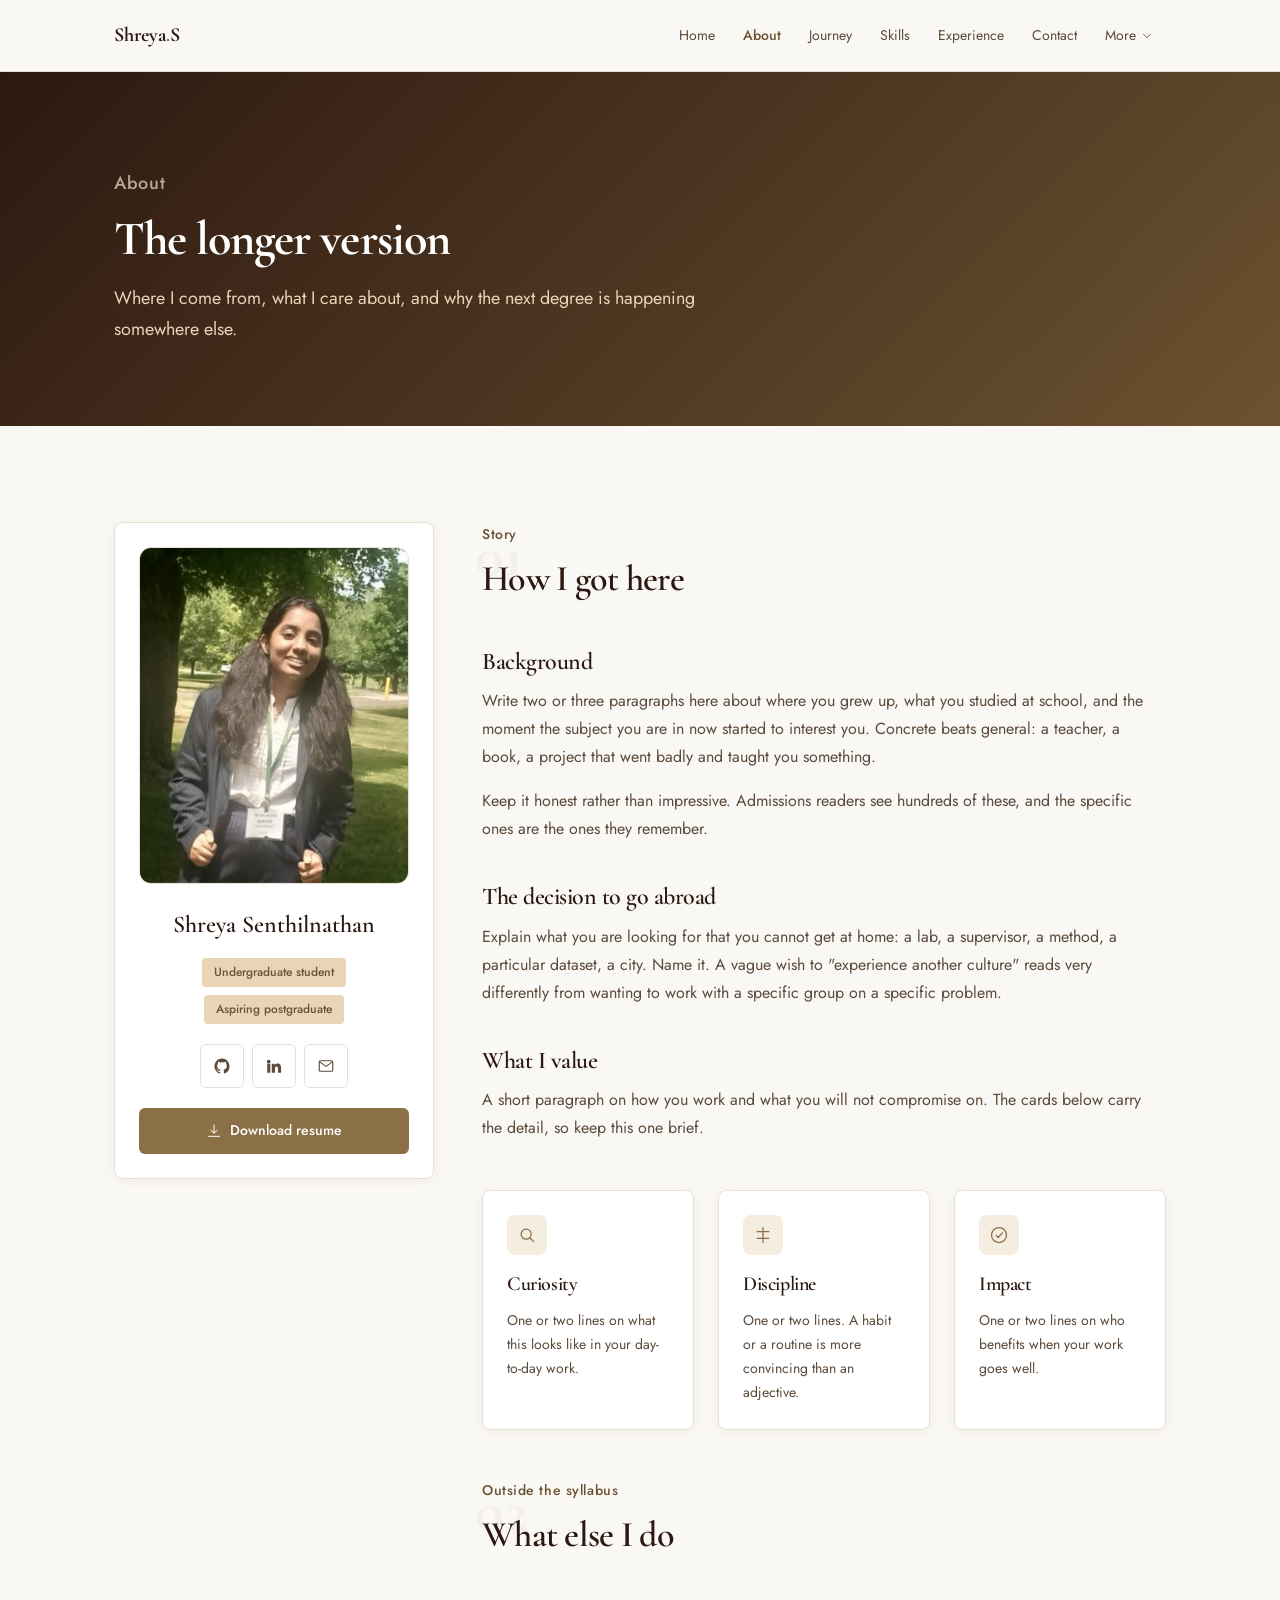
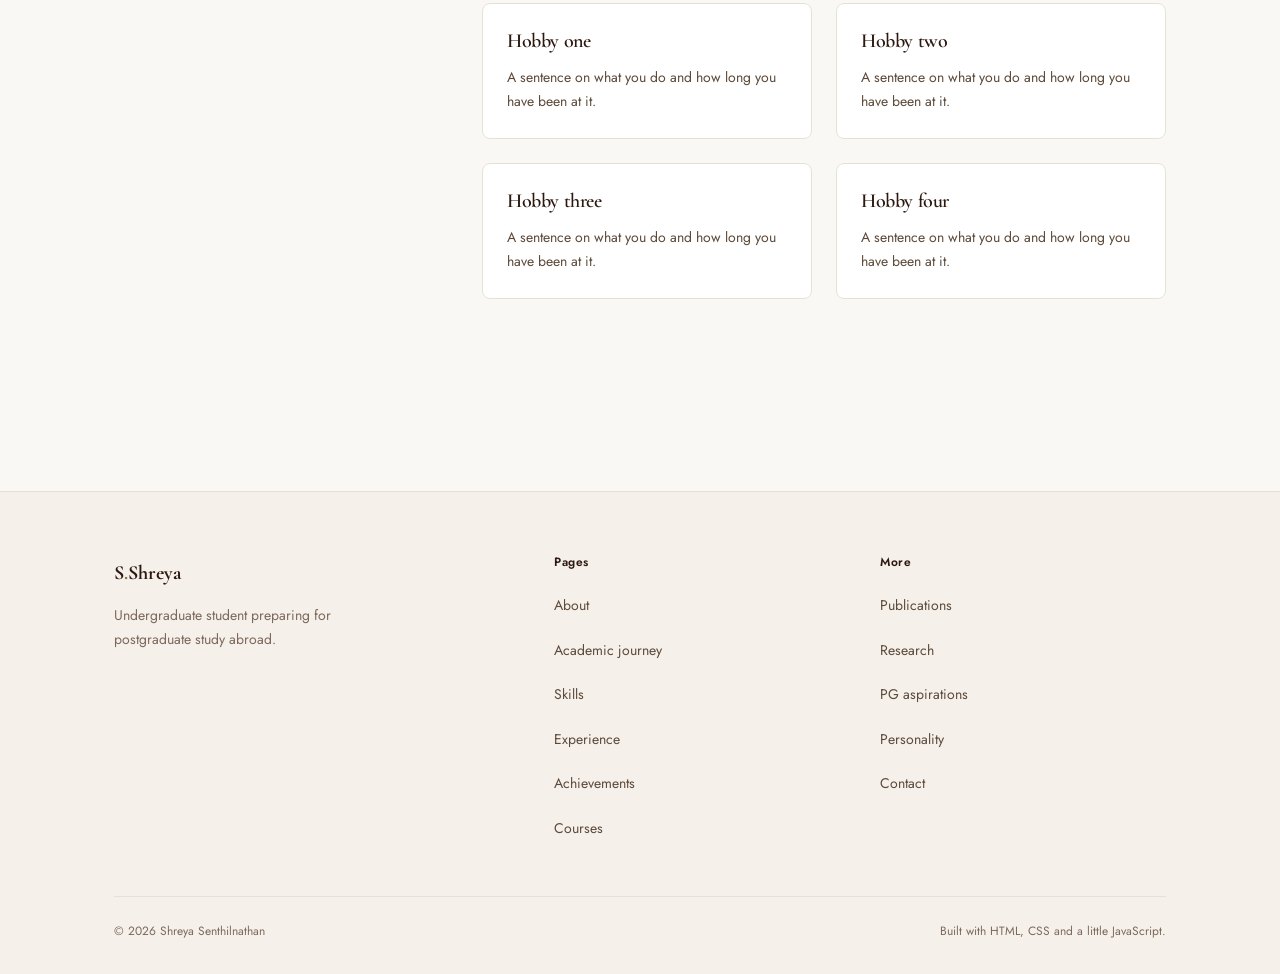
==== commit ca0140f0: "Update about.html" ====
--- a/about.html
+++ b/about.html
@@ -76,7 +76,7 @@
           <div class="profile-card">
             <!-- ADD YOUR CONTENT HERE — swap for <img src="images/shreya.jpg" alt=""> -->
             <div class="photo">
-              <span class="photo__hint">Add a 4:5 portrait here</span>
+              <img src="Profile Picture.jpg" alt="Shreya Senthilnathan">
             </div>
 
             <p class="profile-card__name">Shreya Senthilnathan</p>
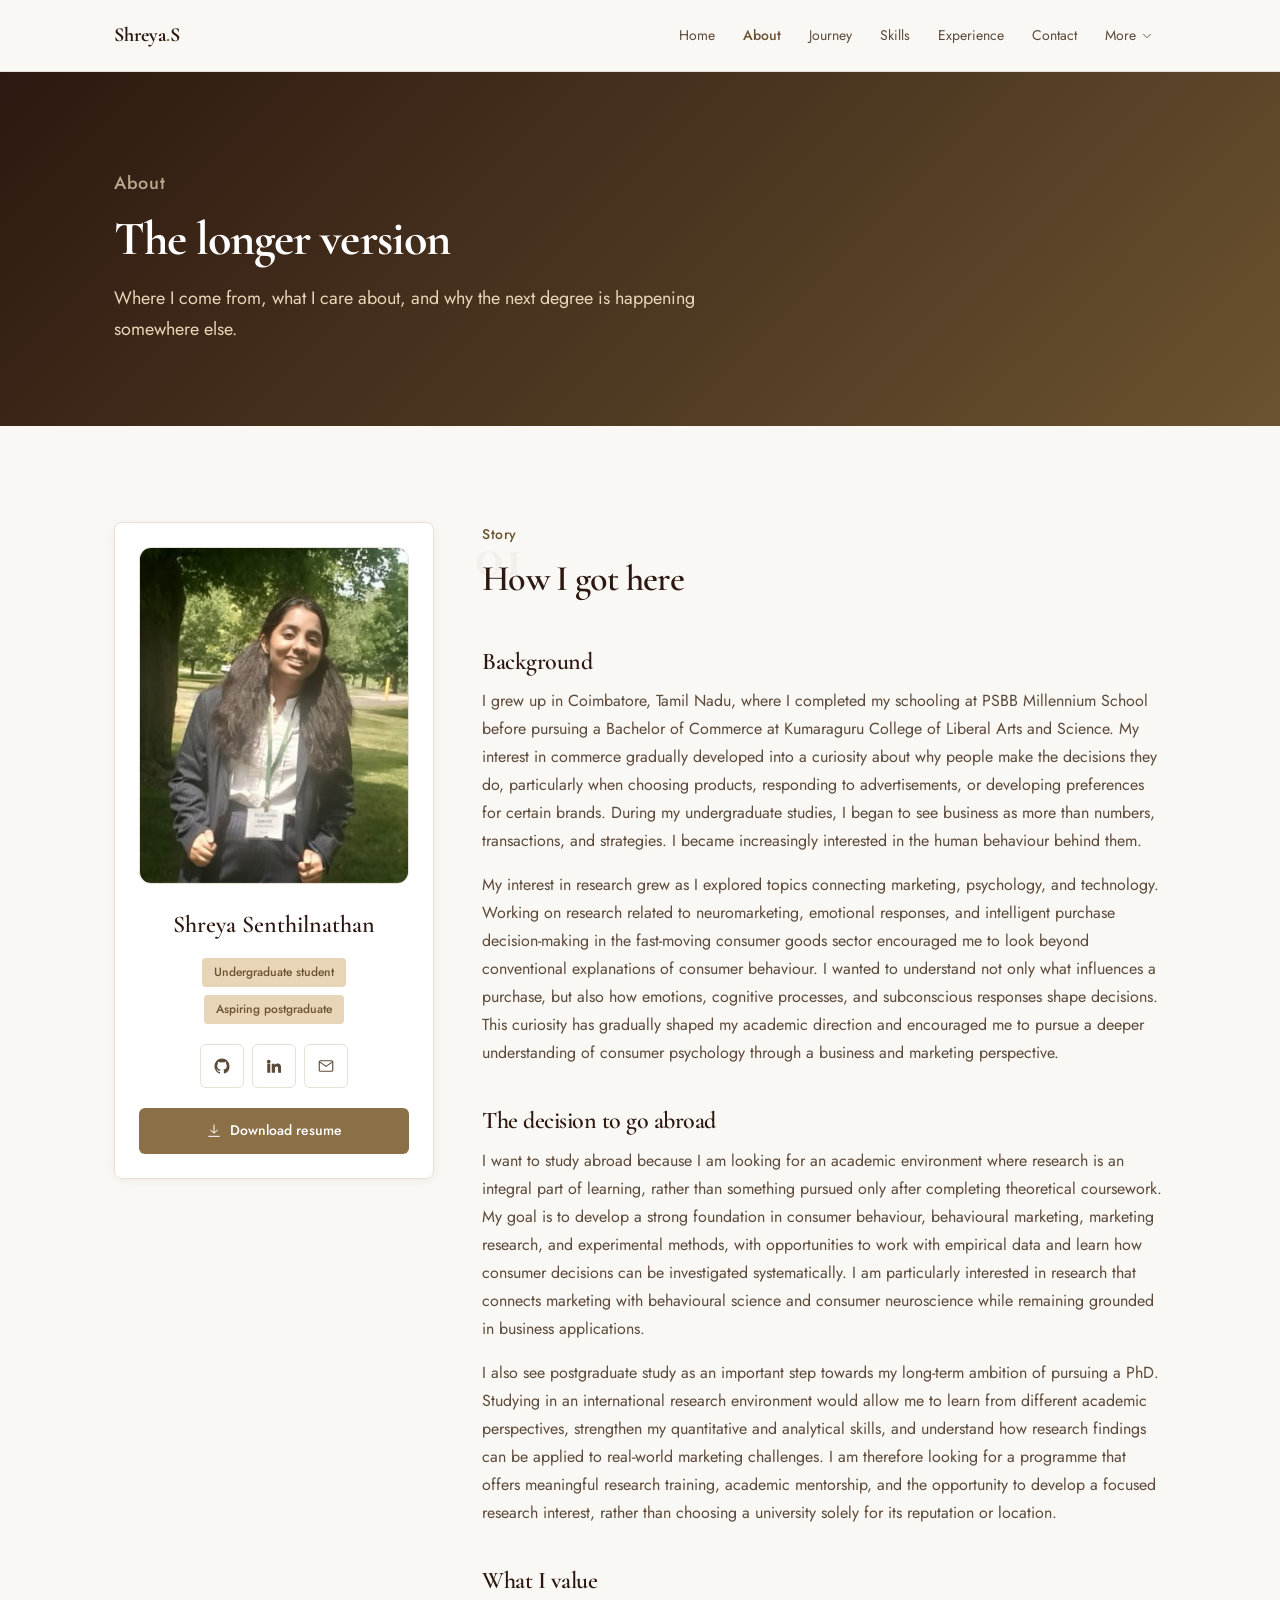
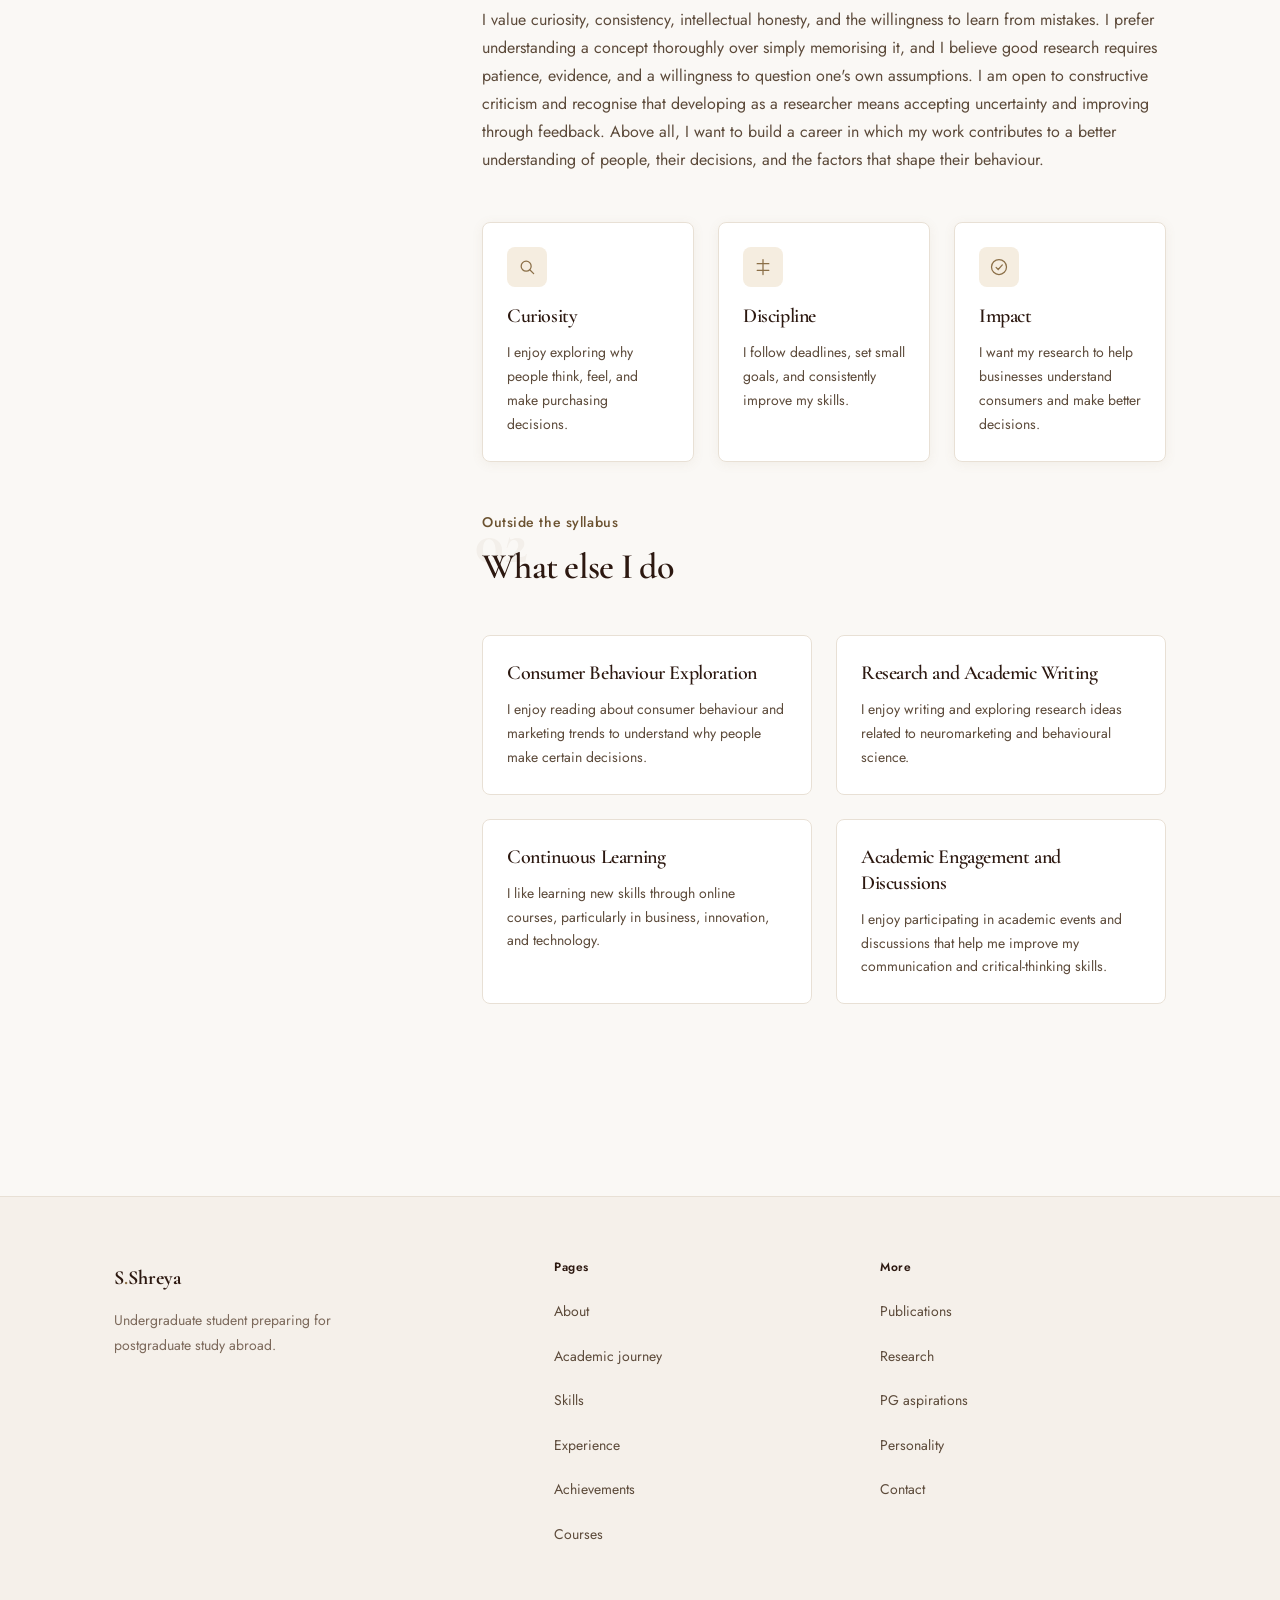
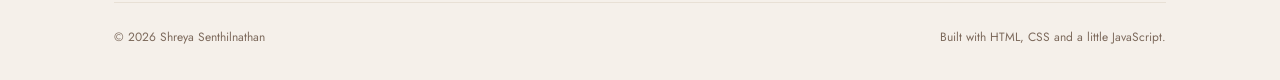
==== commit d55c1dad: "Update about.html" ====
--- a/about.html
+++ b/about.html
@@ -110,7 +110,7 @@
             </div>
 
             <!-- ADD YOUR CONTENT HERE — point this at your PDF -->
-            <a class="btn btn--primary btn--block" href="#" download>
+            <a class="btn btn--primary btn--block" href="Shreya_Senthilnathan_Resume.pdf" download>
               <svg viewBox="0 0 24 24" fill="none" stroke="currentColor" stroke-width="1.5" stroke-linecap="round" stroke-linejoin="round" aria-hidden="true"><path d="M12 3v12"/><path d="m7 11 5 4 5-4"/><path d="M4 20h16"/></svg>
               Download resume
             </a>
@@ -129,26 +129,41 @@
           <!-- ADD YOUR CONTENT HERE — three story blocks -->
           <div class="story reveal">
             <h3>Background</h3>
-            <p>Write two or three paragraphs here about where you grew up, what you studied
-              at school, and the moment the subject you are in now started to interest you.
-              Concrete beats general: a teacher, a book, a project that went badly and taught
-              you something.</p>
-            <p class="mt-4">Keep it honest rather than impressive. Admissions readers see
-              hundreds of these, and the specific ones are the ones they remember.</p>
+            <p>I grew up in Coimbatore, Tamil Nadu, where I completed my schooling at PSBB Millennium School before pursuing a Bachelor of Commerce at 
+              Kumaraguru College of Liberal Arts and Science. My interest in commerce gradually developed into a curiosity about why people make the decisions 
+              they do, particularly when choosing products, responding to advertisements, or developing preferences for certain brands. During my undergraduate 
+              studies, I began to see business as more than numbers, transactions, and strategies. I became increasingly interested in the human behaviour behind 
+              them.</p>
+              
+            <p class="mt-4">My interest in research grew as I explored topics connecting marketing, psychology, and technology. 
+              Working on research related to neuromarketing, emotional responses, and intelligent purchase decision-making in the fast-moving consumer 
+              goods sector encouraged me to look beyond conventional explanations of consumer behaviour. I wanted to understand not only what influences a purchase,
+              but also how emotions, cognitive processes, and subconscious responses shape decisions. 
+              This curiosity has gradually shaped my academic direction and encouraged me to pursue a deeper understanding of consumer psychology through a 
+              business and marketing perspective.</p>
           </div>
 
           <div class="story reveal">
             <h3>The decision to go abroad</h3>
-            <p>Explain what you are looking for that you cannot get at home: a lab, a
-              supervisor, a method, a particular dataset, a city. Name it. A vague wish to
-              "experience another culture" reads very differently from wanting to work with
-              a specific group on a specific problem.</p>
+            <p>I want to study abroad because I am looking for an academic environment where research is an integral part of learning, rather than something pursued 
+              only after completing theoretical coursework. My goal is to develop a strong foundation in consumer behaviour, behavioural marketing, marketing 
+              research, and experimental methods, with opportunities to work with empirical data and learn how consumer decisions can be investigated systematically. 
+              I am particularly interested in research that connects marketing with behavioural science and consumer neuroscience while remaining grounded in business 
+              applications.</p>
+            
+            <p>I also see postgraduate study as an important step towards my long-term ambition of pursuing a PhD. Studying in an international research environment 
+              would allow me to learn from different academic perspectives, strengthen my quantitative and analytical skills, and understand how research findings 
+              can be applied to real-world marketing challenges. I am therefore looking for a programme that offers meaningful research training, academic mentorship,
+              and the opportunity to develop a focused research interest, rather than choosing a university solely for its reputation or location.</p>
           </div>
 
           <div class="story reveal">
             <h3>What I value</h3>
-            <p>A short paragraph on how you work and what you will not compromise on.
-              The cards below carry the detail, so keep this one brief.</p>
+            <p>I value curiosity, consistency, intellectual honesty, and the willingness to learn from mistakes. I prefer understanding a concept thoroughly over 
+              simply memorising it, and I believe good research requires patience, evidence, and a willingness to question one's own assumptions. 
+              I am open to constructive criticism and recognise that developing as a researcher means accepting uncertainty and improving through feedback. 
+              Above all, I want to build a career in which my work contributes to a better understanding of people, their decisions, and the factors that shape 
+              their behaviour.</p>
           </div>
 
           <!-- Values -->
@@ -156,17 +171,17 @@
             <div class="card">
               <span class="card__icon"><svg viewBox="0 0 24 24" fill="none" stroke="currentColor" stroke-width="1.5" stroke-linecap="round" aria-hidden="true"><circle cx="11" cy="11" r="6"/><path d="m20 20-4.4-4.4"/></svg></span>
               <h4 class="card__title">Curiosity</h4>
-              <p class="card__body">One or two lines on what this looks like in your day-to-day work.</p>
+              <p class="card__body">I enjoy exploring why people think, feel, and make purchasing decisions.</p>
             </div>
             <div class="card">
               <span class="card__icon"><svg viewBox="0 0 24 24" fill="none" stroke="currentColor" stroke-width="1.5" stroke-linecap="round" stroke-linejoin="round" aria-hidden="true"><path d="M12 3v18M5 8h14M5 16h14"/></svg></span>
               <h4 class="card__title">Discipline</h4>
-              <p class="card__body">One or two lines. A habit or a routine is more convincing than an adjective.</p>
+              <p class="card__body">I follow deadlines, set small goals, and consistently improve my skills.</p>
             </div>
             <div class="card">
               <span class="card__icon"><svg viewBox="0 0 24 24" fill="none" stroke="currentColor" stroke-width="1.5" stroke-linecap="round" aria-hidden="true"><circle cx="12" cy="12" r="9"/><path d="M8.5 12.5 11 15l5-5.5"/></svg></span>
               <h4 class="card__title">Impact</h4>
-              <p class="card__body">One or two lines on who benefits when your work goes well.</p>
+              <p class="card__body">I want my research to help businesses understand consumers and make better decisions.</p>
             </div>
           </div>
 
@@ -179,20 +194,20 @@
           <div class="grid-2 reveal">
             <!-- ADD YOUR CONTENT HERE — four hobbies -->
             <div class="card card--flat">
-              <h3 class="card__title">Hobby one</h3>
-              <p class="card__body">A sentence on what you do and how long you have been at it.</p>
+              <h3 class="card__title">Consumer Behaviour Exploration</h3>
+              <p class="card__body">I enjoy reading about consumer behaviour and marketing trends to understand why people make certain decisions.</p>
             </div>
             <div class="card card--flat">
-              <h3 class="card__title">Hobby two</h3>
-              <p class="card__body">A sentence on what you do and how long you have been at it.</p>
+              <h3 class="card__title">Research and Academic Writing</h3>
+              <p class="card__body">I enjoy writing and exploring research ideas related to neuromarketing and behavioural science.</p>
             </div>
             <div class="card card--flat">
-              <h3 class="card__title">Hobby three</h3>
-              <p class="card__body">A sentence on what you do and how long you have been at it.</p>
+              <h3 class="card__title">Continuous Learning</h3>
+              <p class="card__body">I like learning new skills through online courses, particularly in business, innovation, and technology.</p>
             </div>
             <div class="card card--flat">
-              <h3 class="card__title">Hobby four</h3>
-              <p class="card__body">A sentence on what you do and how long you have been at it.</p>
+              <h3 class="card__title">Academic Engagement and Discussions</h3>
+              <p class="card__body">I enjoy participating in academic events and discussions that help me improve my communication and critical-thinking skills.</p>
             </div>
           </div>
         </div>
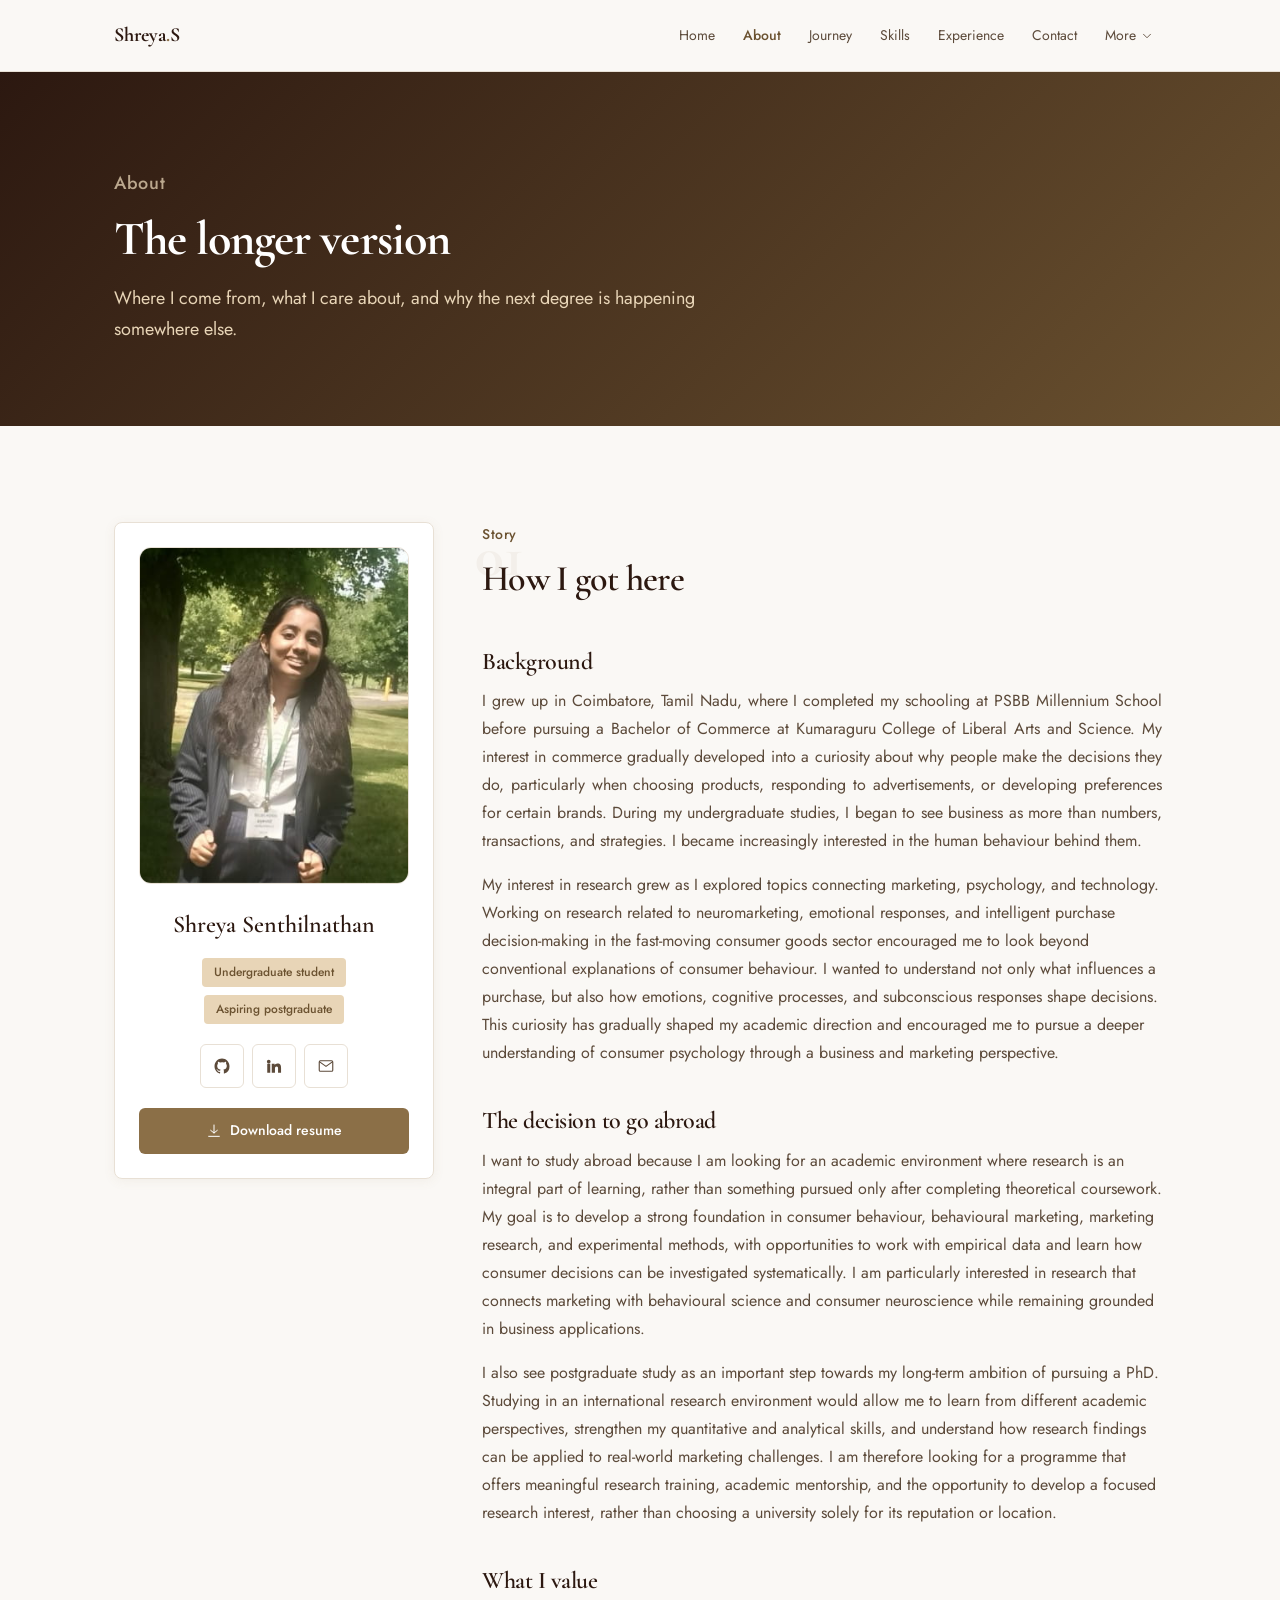
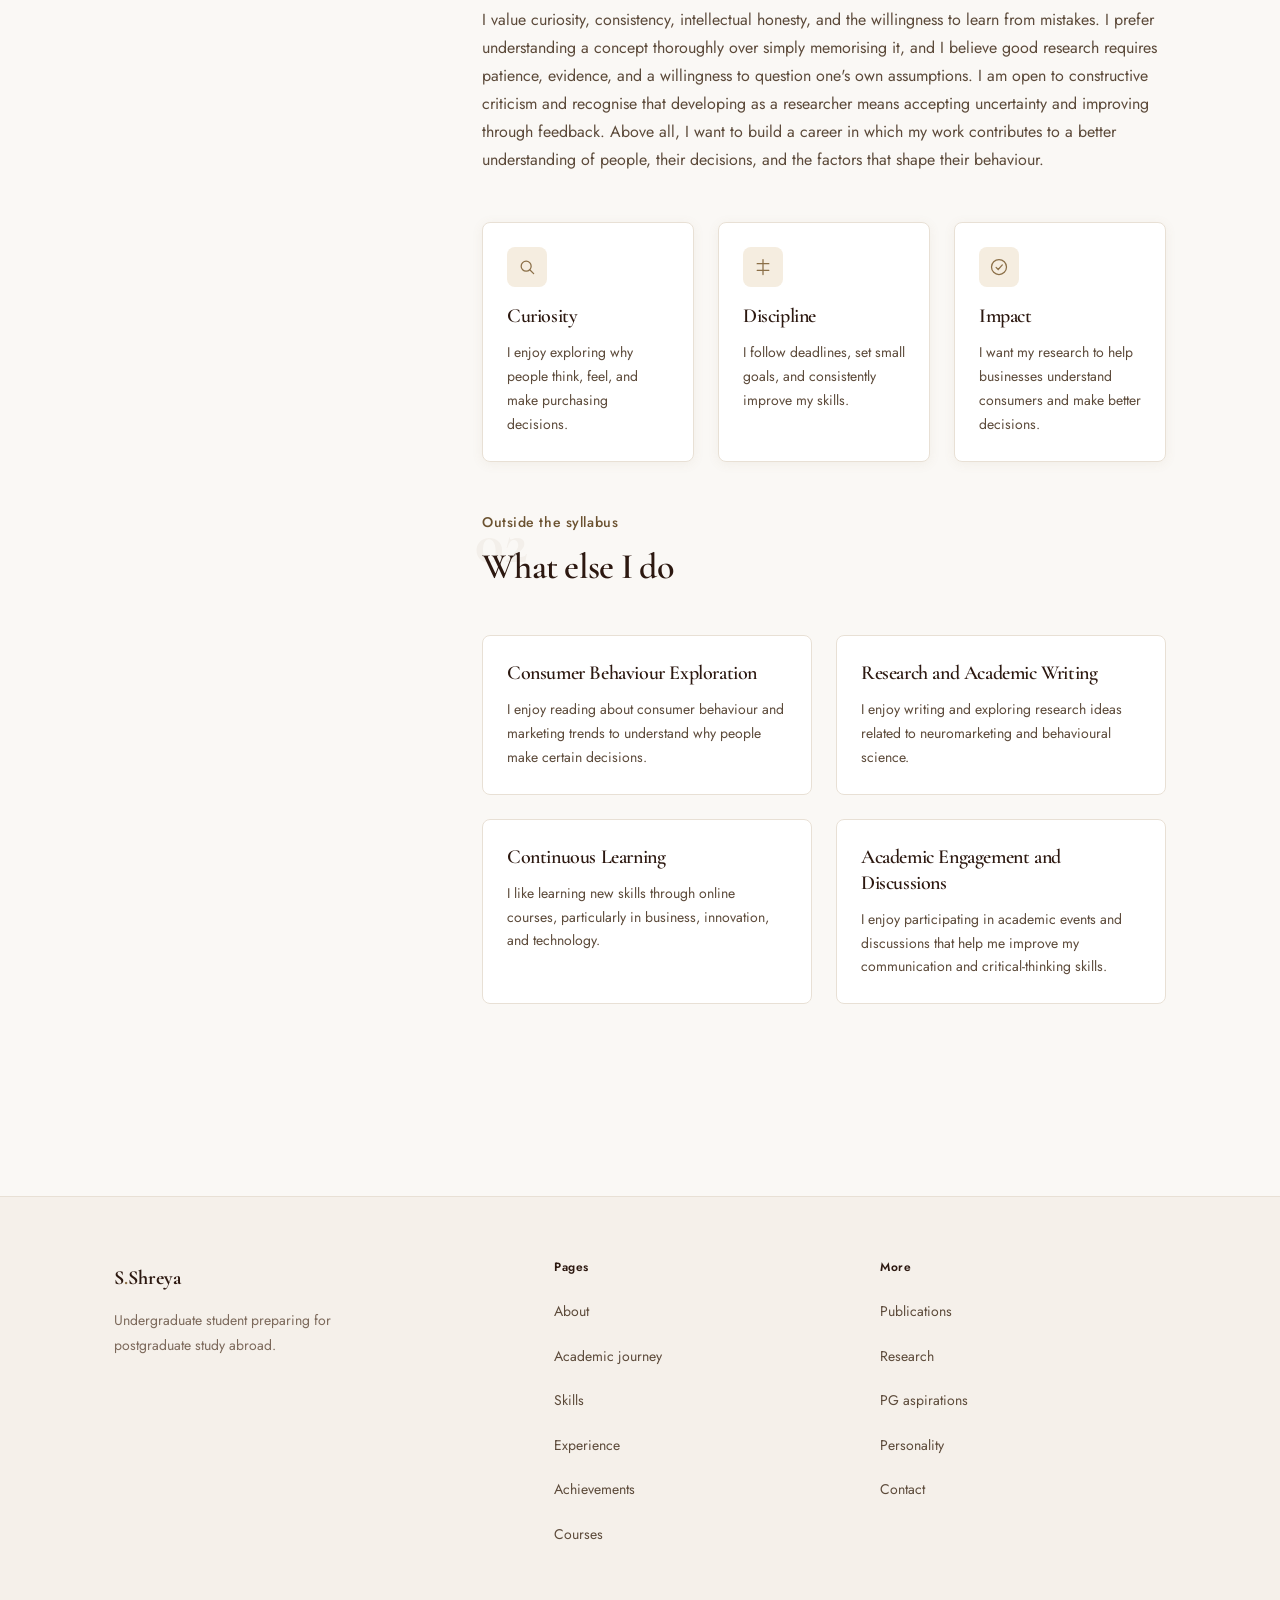
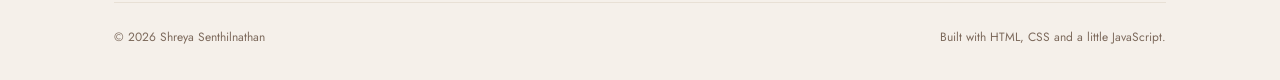
==== commit 661c2278: "Update about.html" ====
--- a/about.html
+++ b/about.html
@@ -129,7 +129,7 @@
           <!-- ADD YOUR CONTENT HERE — three story blocks -->
           <div class="story reveal">
             <h3>Background</h3>
-            <p>I grew up in Coimbatore, Tamil Nadu, where I completed my schooling at PSBB Millennium School before pursuing a Bachelor of Commerce at 
+            <p style="text-align: justify; hyphens: auto;" lang="en">I grew up in Coimbatore, Tamil Nadu, where I completed my schooling at PSBB Millennium School before pursuing a Bachelor of Commerce at 
               Kumaraguru College of Liberal Arts and Science. My interest in commerce gradually developed into a curiosity about why people make the decisions 
               they do, particularly when choosing products, responding to advertisements, or developing preferences for certain brands. During my undergraduate 
               studies, I began to see business as more than numbers, transactions, and strategies. I became increasingly interested in the human behaviour behind 
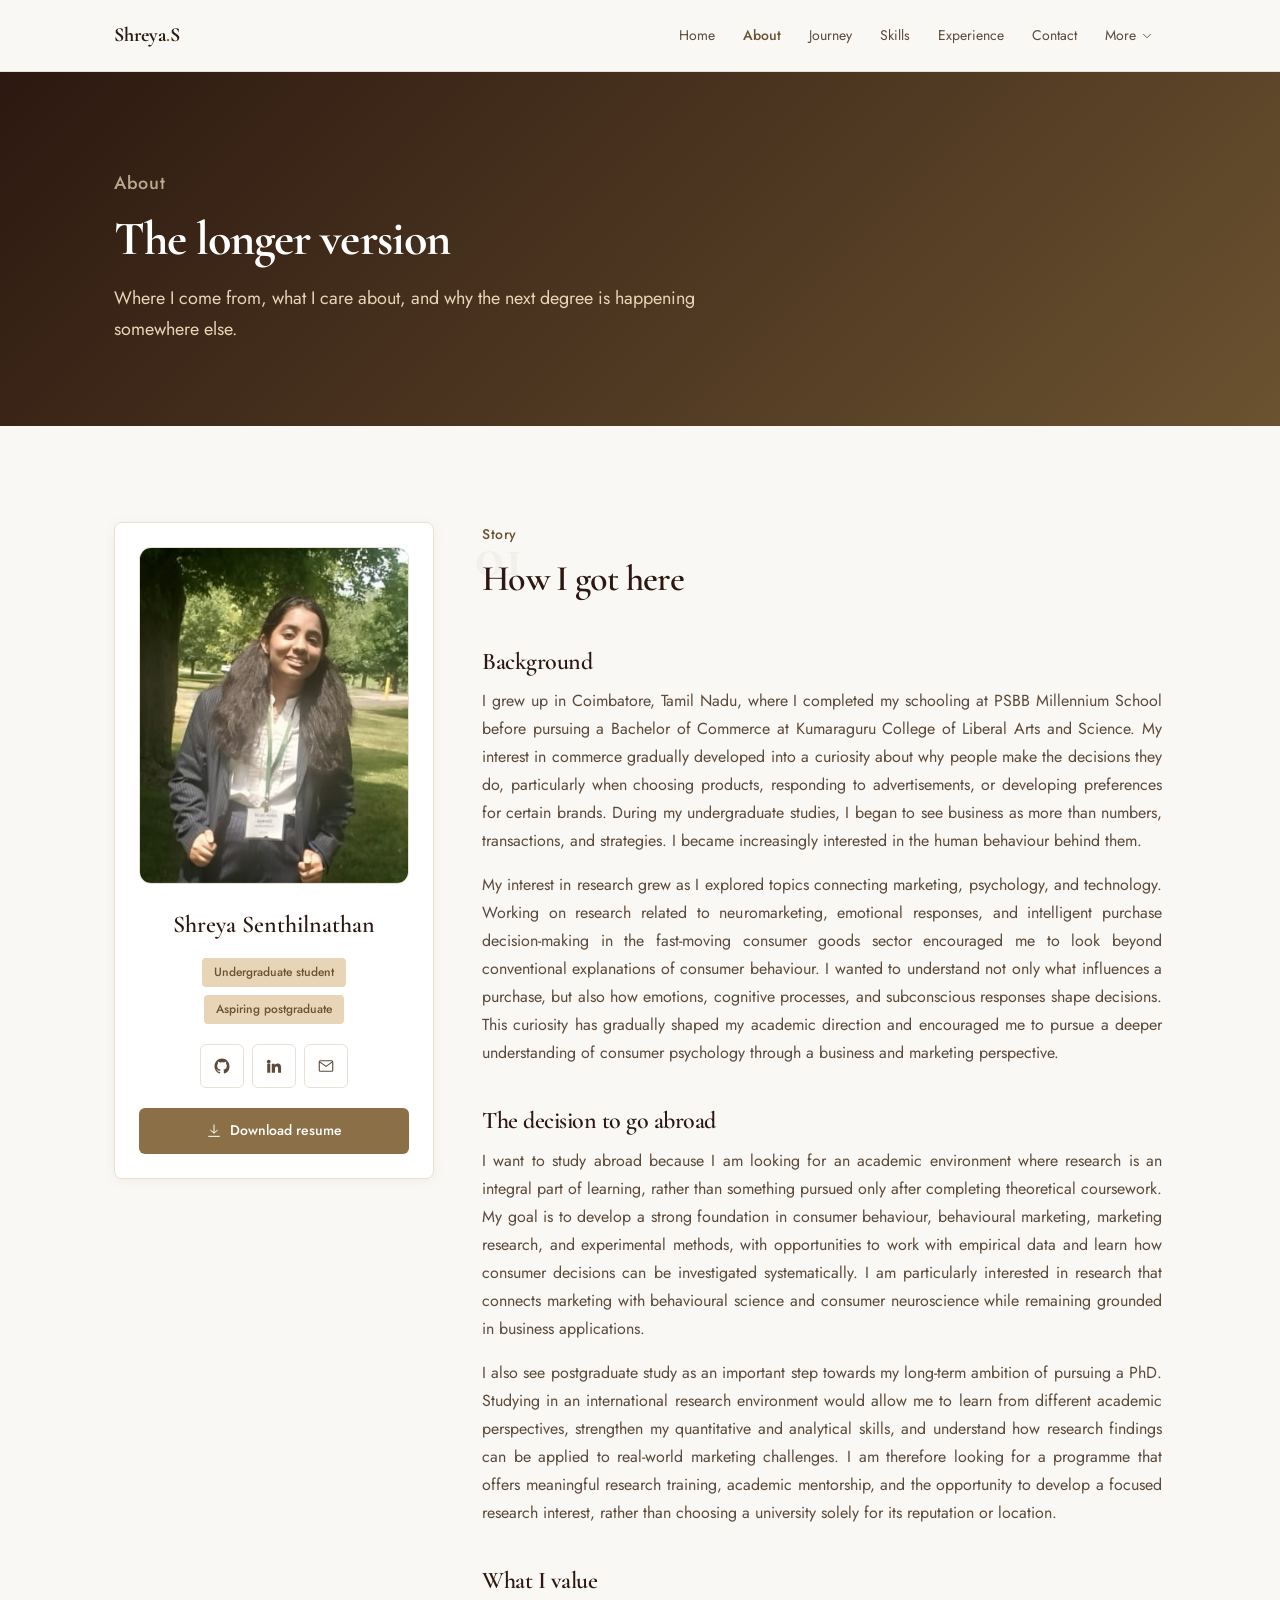
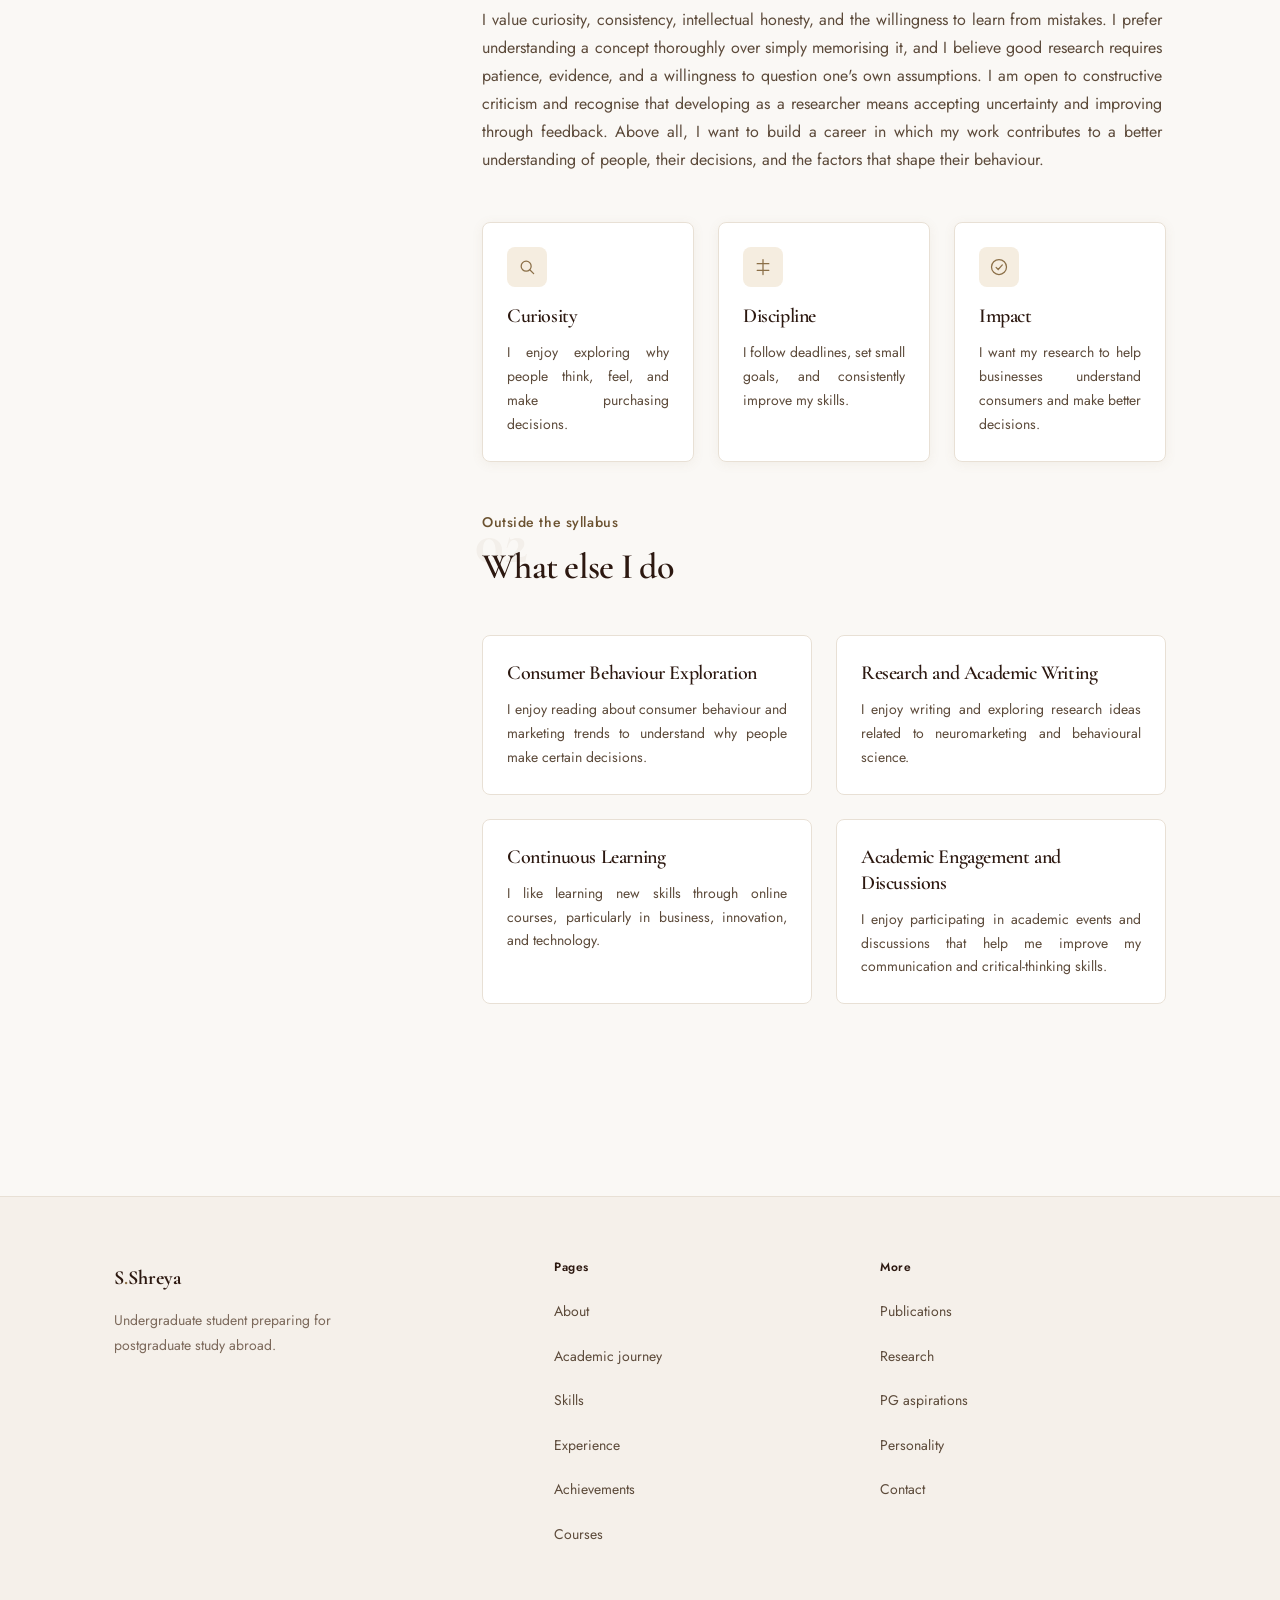
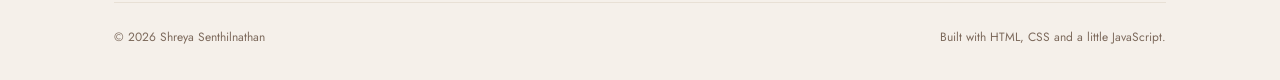
==== commit a4238798: "Update about.html" ====
--- a/about.html
+++ b/about.html
@@ -135,7 +135,7 @@
               studies, I began to see business as more than numbers, transactions, and strategies. I became increasingly interested in the human behaviour behind 
               them.</p>
               
-            <p class="mt-4">My interest in research grew as I explored topics connecting marketing, psychology, and technology. 
+            <p class="mt-4" style="text-align: justify; hyphens: auto;" lang="en">My interest in research grew as I explored topics connecting marketing, psychology, and technology. 
               Working on research related to neuromarketing, emotional responses, and intelligent purchase decision-making in the fast-moving consumer 
               goods sector encouraged me to look beyond conventional explanations of consumer behaviour. I wanted to understand not only what influences a purchase,
               but also how emotions, cognitive processes, and subconscious responses shape decisions. 
@@ -145,13 +145,13 @@
 
           <div class="story reveal">
             <h3>The decision to go abroad</h3>
-            <p>I want to study abroad because I am looking for an academic environment where research is an integral part of learning, rather than something pursued 
+            <p style="text-align: justify; hyphens: auto;" lang="en">I want to study abroad because I am looking for an academic environment where research is an integral part of learning, rather than something pursued 
               only after completing theoretical coursework. My goal is to develop a strong foundation in consumer behaviour, behavioural marketing, marketing 
               research, and experimental methods, with opportunities to work with empirical data and learn how consumer decisions can be investigated systematically. 
               I am particularly interested in research that connects marketing with behavioural science and consumer neuroscience while remaining grounded in business 
               applications.</p>
             
-            <p>I also see postgraduate study as an important step towards my long-term ambition of pursuing a PhD. Studying in an international research environment 
+            <p style="text-align: justify; hyphens: auto;" lang="en">I also see postgraduate study as an important step towards my long-term ambition of pursuing a PhD. Studying in an international research environment 
               would allow me to learn from different academic perspectives, strengthen my quantitative and analytical skills, and understand how research findings 
               can be applied to real-world marketing challenges. I am therefore looking for a programme that offers meaningful research training, academic mentorship,
               and the opportunity to develop a focused research interest, rather than choosing a university solely for its reputation or location.</p>
@@ -159,7 +159,7 @@
 
           <div class="story reveal">
             <h3>What I value</h3>
-            <p>I value curiosity, consistency, intellectual honesty, and the willingness to learn from mistakes. I prefer understanding a concept thoroughly over 
+            <p style="text-align: justify; hyphens: auto;" lang="en">I value curiosity, consistency, intellectual honesty, and the willingness to learn from mistakes. I prefer understanding a concept thoroughly over 
               simply memorising it, and I believe good research requires patience, evidence, and a willingness to question one's own assumptions. 
               I am open to constructive criticism and recognise that developing as a researcher means accepting uncertainty and improving through feedback. 
               Above all, I want to build a career in which my work contributes to a better understanding of people, their decisions, and the factors that shape 
@@ -171,17 +171,17 @@
             <div class="card">
               <span class="card__icon"><svg viewBox="0 0 24 24" fill="none" stroke="currentColor" stroke-width="1.5" stroke-linecap="round" aria-hidden="true"><circle cx="11" cy="11" r="6"/><path d="m20 20-4.4-4.4"/></svg></span>
               <h4 class="card__title">Curiosity</h4>
-              <p class="card__body">I enjoy exploring why people think, feel, and make purchasing decisions.</p>
+              <p class="card__body" style="text-align: justify; hyphens: auto;" lang="en">I enjoy exploring why people think, feel, and make purchasing decisions.</p>
             </div>
             <div class="card">
               <span class="card__icon"><svg viewBox="0 0 24 24" fill="none" stroke="currentColor" stroke-width="1.5" stroke-linecap="round" stroke-linejoin="round" aria-hidden="true"><path d="M12 3v18M5 8h14M5 16h14"/></svg></span>
               <h4 class="card__title">Discipline</h4>
-              <p class="card__body">I follow deadlines, set small goals, and consistently improve my skills.</p>
+              <p class="card__body" style="text-align: justify; hyphens: auto;" lang="en">I follow deadlines, set small goals, and consistently improve my skills.</p>
             </div>
             <div class="card">
               <span class="card__icon"><svg viewBox="0 0 24 24" fill="none" stroke="currentColor" stroke-width="1.5" stroke-linecap="round" aria-hidden="true"><circle cx="12" cy="12" r="9"/><path d="M8.5 12.5 11 15l5-5.5"/></svg></span>
               <h4 class="card__title">Impact</h4>
-              <p class="card__body">I want my research to help businesses understand consumers and make better decisions.</p>
+              <p class="card__body" style="text-align: justify; hyphens: auto;" lang="en">I want my research to help businesses understand consumers and make better decisions.</p>
             </div>
           </div>
 
@@ -195,19 +195,19 @@
             <!-- ADD YOUR CONTENT HERE — four hobbies -->
             <div class="card card--flat">
               <h3 class="card__title">Consumer Behaviour Exploration</h3>
-              <p class="card__body">I enjoy reading about consumer behaviour and marketing trends to understand why people make certain decisions.</p>
+              <p class="card__body" style="text-align: justify; hyphens: auto;" lang="en">I enjoy reading about consumer behaviour and marketing trends to understand why people make certain decisions.</p>
             </div>
             <div class="card card--flat">
               <h3 class="card__title">Research and Academic Writing</h3>
-              <p class="card__body">I enjoy writing and exploring research ideas related to neuromarketing and behavioural science.</p>
+              <p class="card__body" style="text-align: justify; hyphens: auto;" lang="en">I enjoy writing and exploring research ideas related to neuromarketing and behavioural science.</p>
             </div>
             <div class="card card--flat">
               <h3 class="card__title">Continuous Learning</h3>
-              <p class="card__body">I like learning new skills through online courses, particularly in business, innovation, and technology.</p>
+              <p class="card__body" style="text-align: justify; hyphens: auto;" lang="en">I like learning new skills through online courses, particularly in business, innovation, and technology.</p>
             </div>
             <div class="card card--flat">
               <h3 class="card__title">Academic Engagement and Discussions</h3>
-              <p class="card__body">I enjoy participating in academic events and discussions that help me improve my communication and critical-thinking skills.</p>
+              <p class="card__body" style="text-align: justify; hyphens: auto;" lang="en">I enjoy participating in academic events and discussions that help me improve my communication and critical-thinking skills.</p>
             </div>
           </div>
         </div>
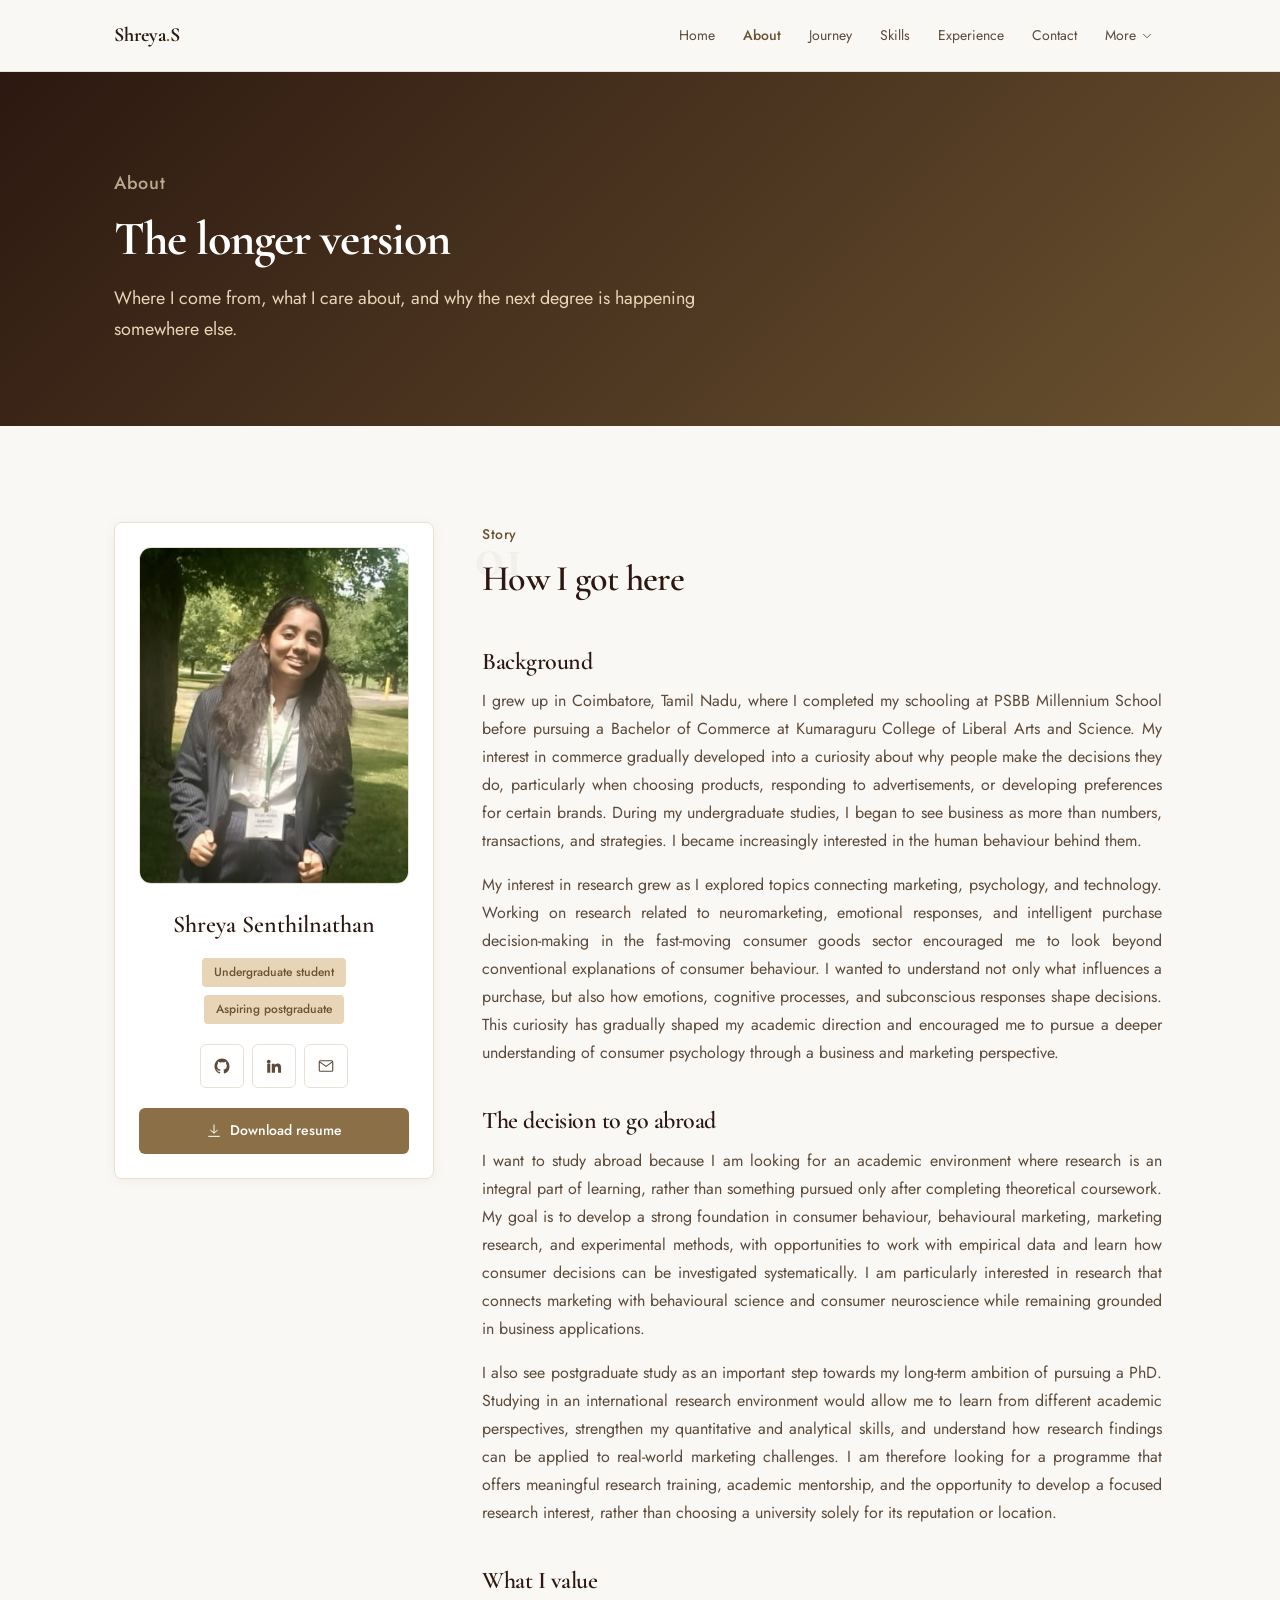
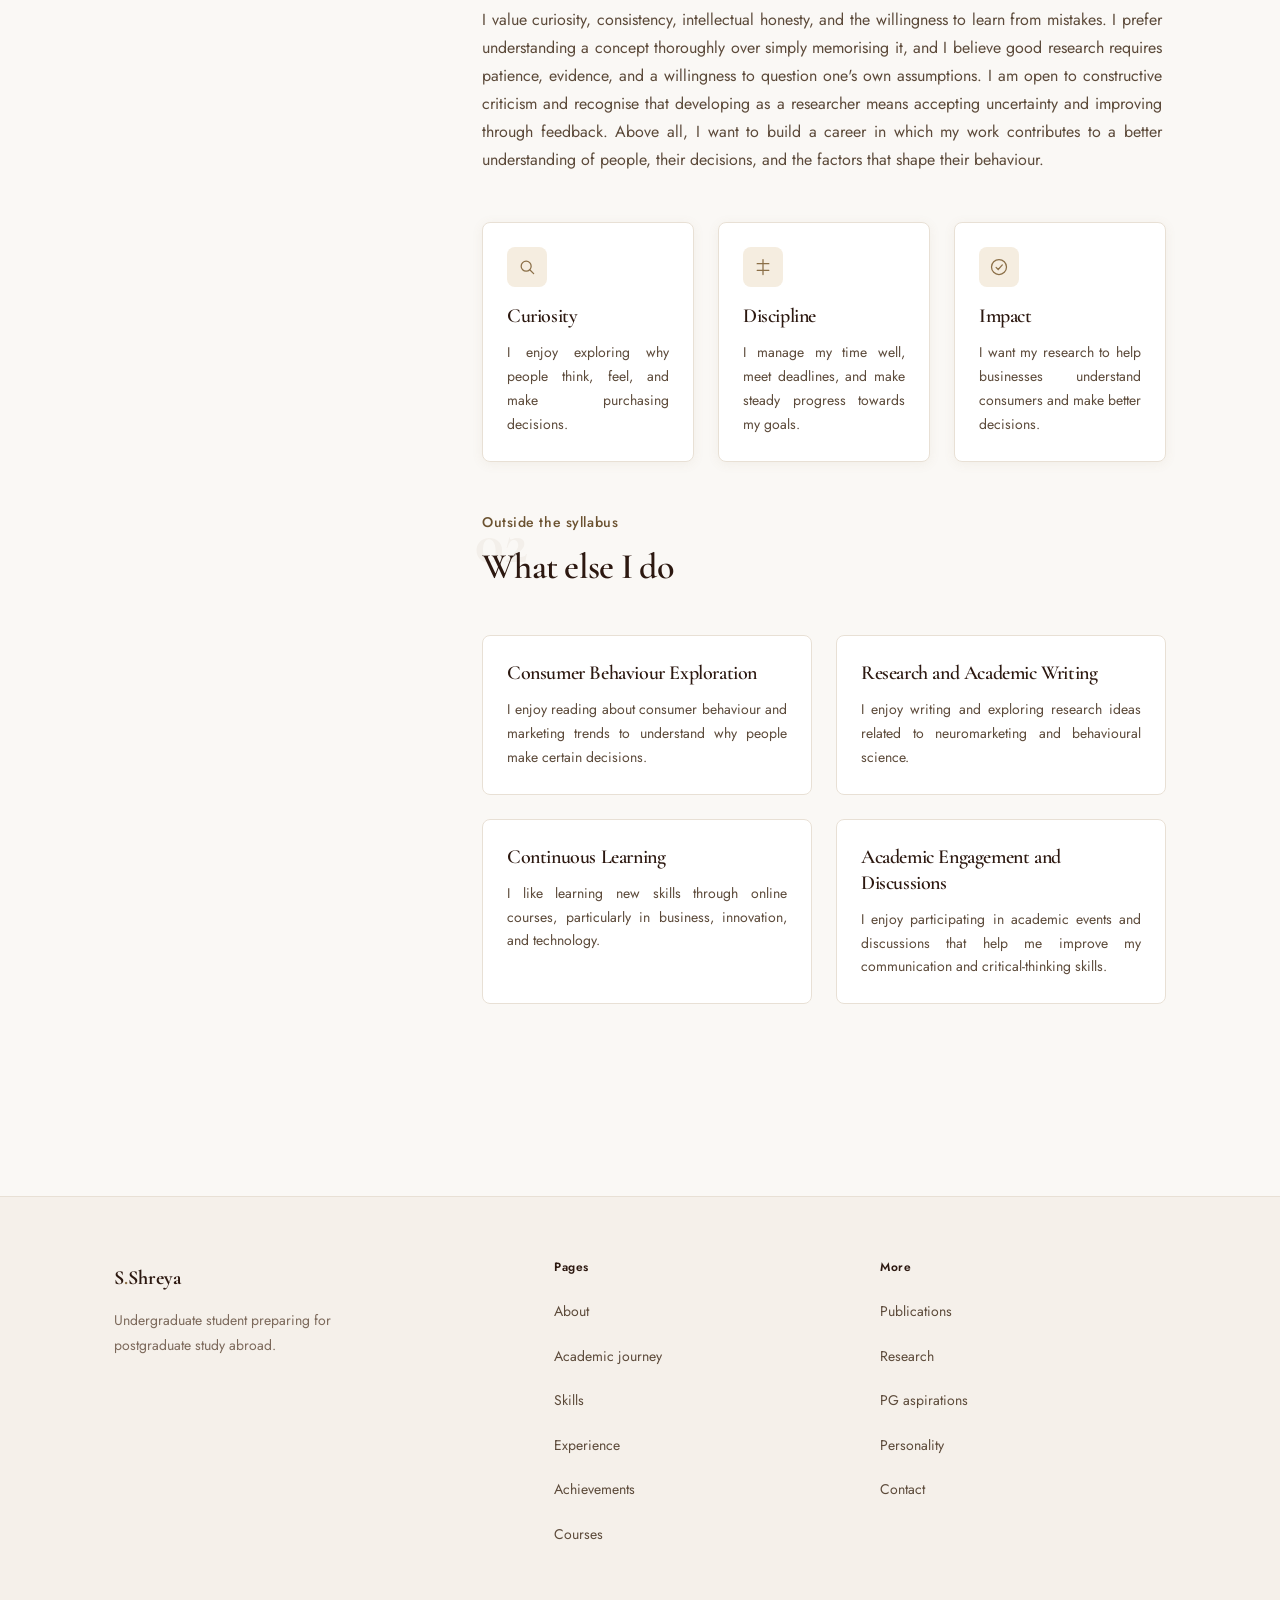
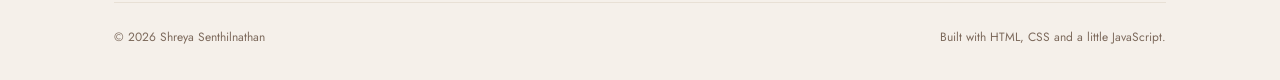
==== commit c127c2ef: "Update about.html" ====
--- a/about.html
+++ b/about.html
@@ -176,7 +176,7 @@
             <div class="card">
               <span class="card__icon"><svg viewBox="0 0 24 24" fill="none" stroke="currentColor" stroke-width="1.5" stroke-linecap="round" stroke-linejoin="round" aria-hidden="true"><path d="M12 3v18M5 8h14M5 16h14"/></svg></span>
               <h4 class="card__title">Discipline</h4>
-              <p class="card__body" style="text-align: justify; hyphens: auto;" lang="en">I follow deadlines, set small goals, and consistently improve my skills.</p>
+              <p class="card__body" style="text-align: justify; hyphens: auto;" lang="en">I manage my time well, meet deadlines, and make steady progress towards my goals.</p>
             </div>
             <div class="card">
               <span class="card__icon"><svg viewBox="0 0 24 24" fill="none" stroke="currentColor" stroke-width="1.5" stroke-linecap="round" aria-hidden="true"><circle cx="12" cy="12" r="9"/><path d="M8.5 12.5 11 15l5-5.5"/></svg></span>
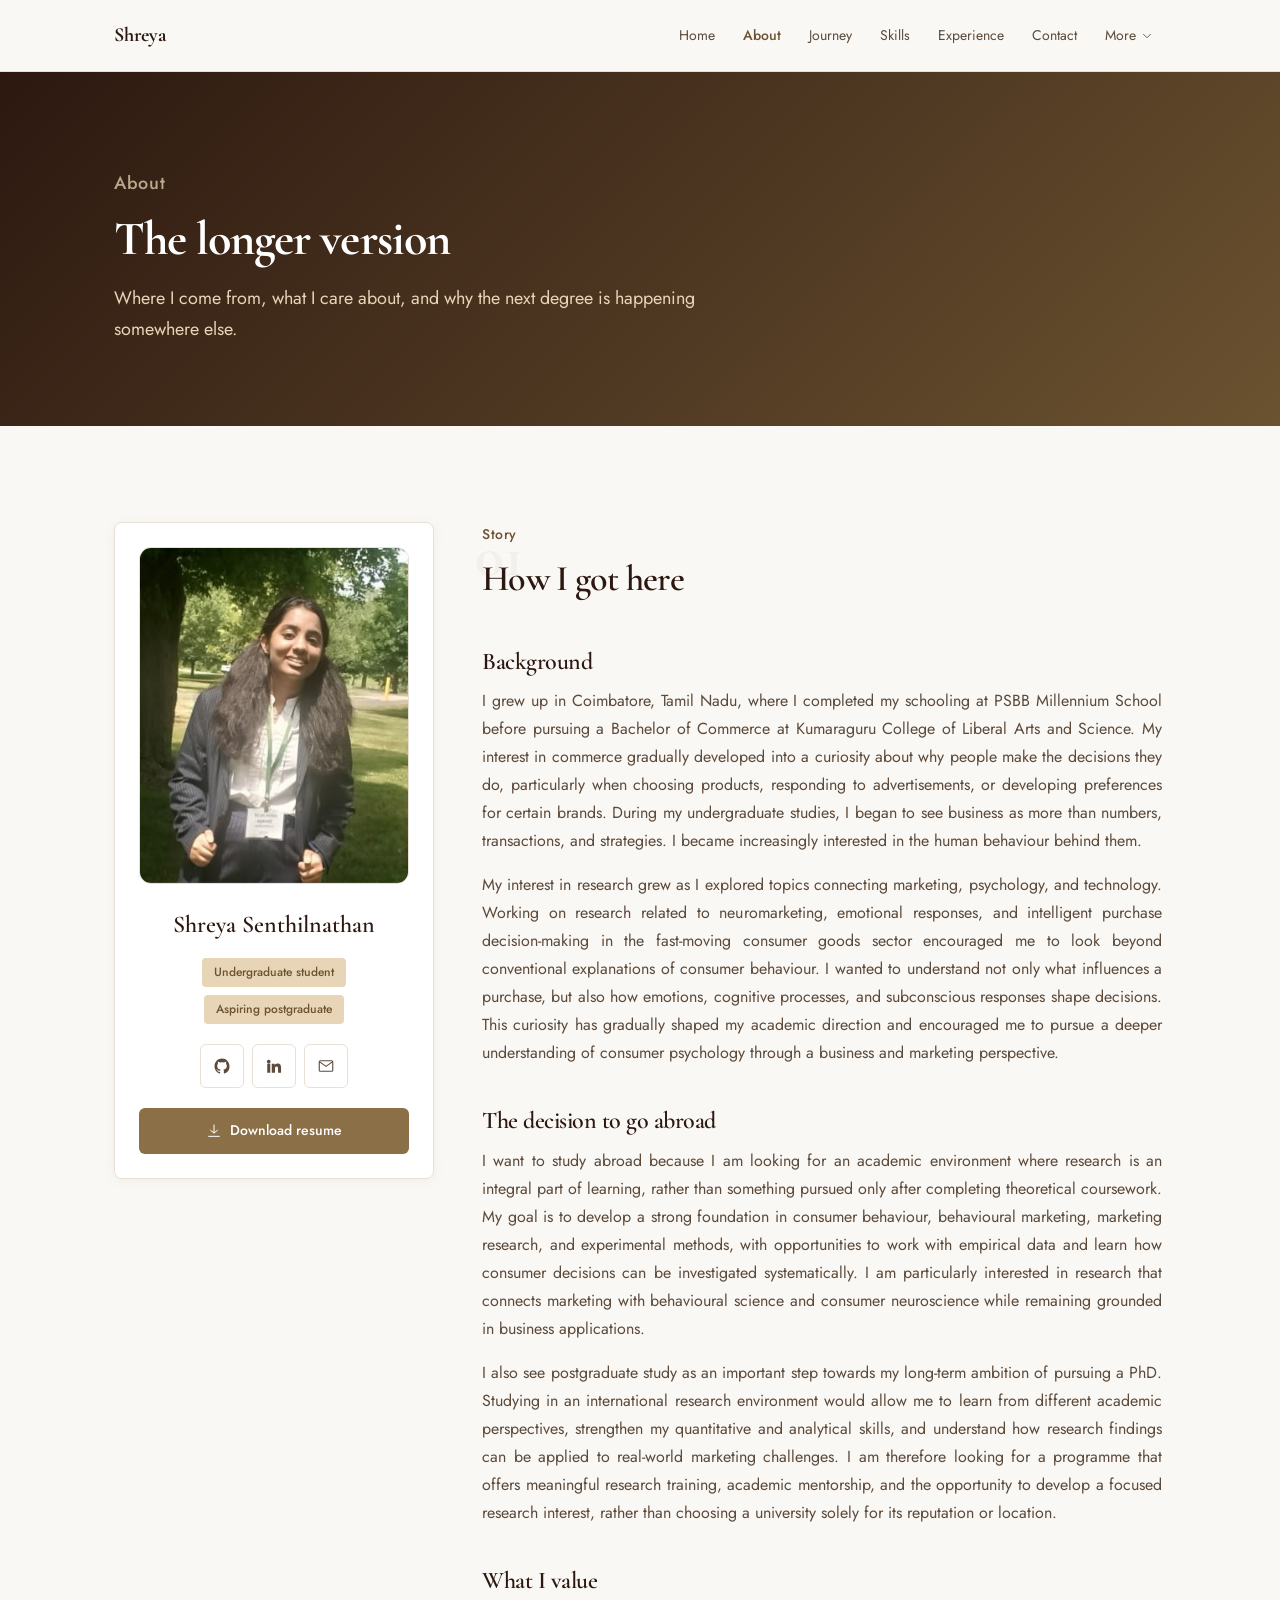
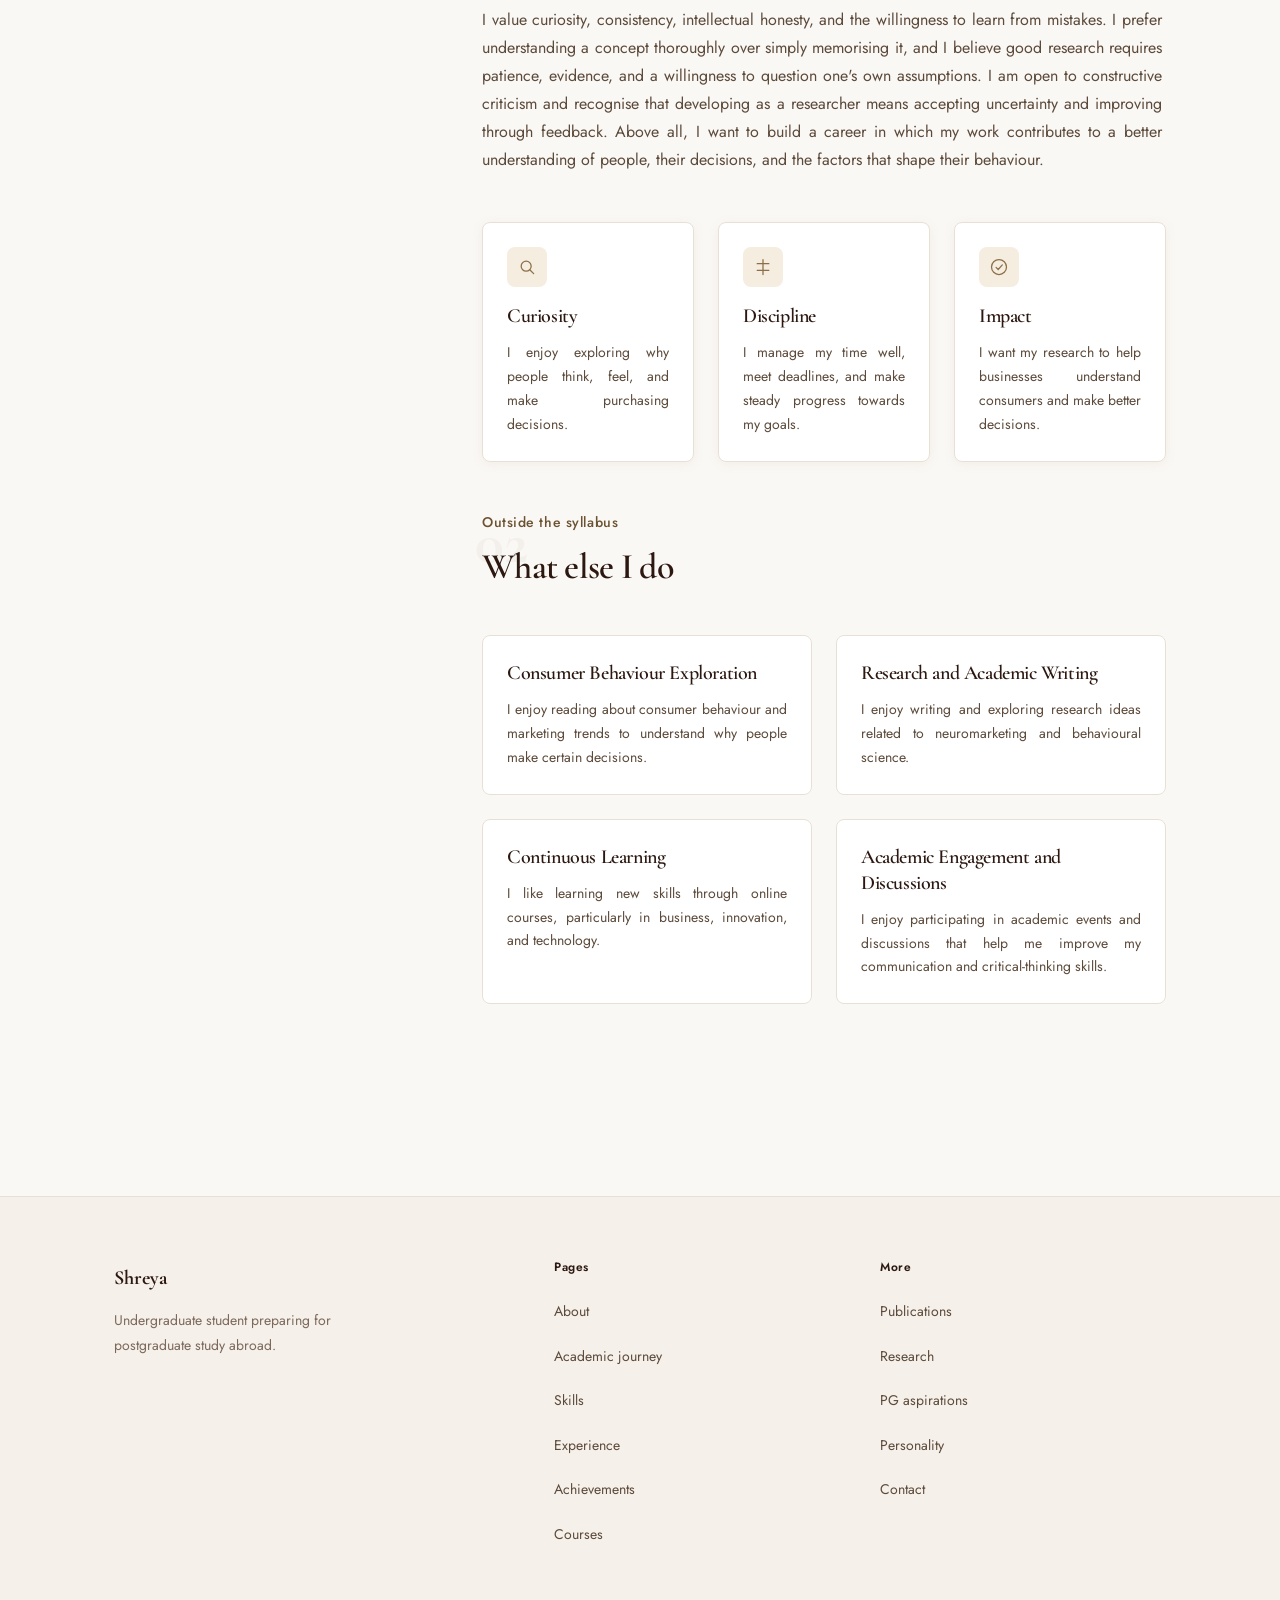
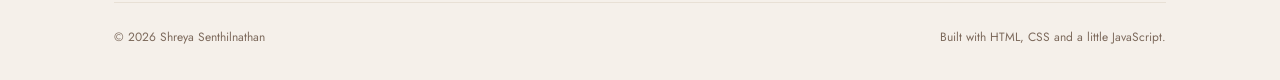
==== commit 574be05a: "Update about.html" ====
--- a/about.html
+++ b/about.html
@@ -17,7 +17,7 @@
      ========================================================================== -->
 <nav class="nav" aria-label="Main">
   <div class="container nav__inner">
-    <a class="nav__brand" href="index.html">Shreya<span>.</span>S</a>
+    <a class="nav__brand" href="index.html">Shreya</a>
 
     <button class="nav__toggle" type="button" id="navToggle"
             aria-expanded="false" aria-controls="navLinks" aria-label="Open menu">
@@ -224,7 +224,7 @@
   <div class="container">
     <div class="footer__grid">
       <div>
-        <div class="footer__brand">S<span>.</span>Shreya</div>
+        <div class="footer__brand">Shreya</div>
         <p class="footer__tagline">Undergraduate student preparing for postgraduate study abroad.</p>
       </div>
       <div>
